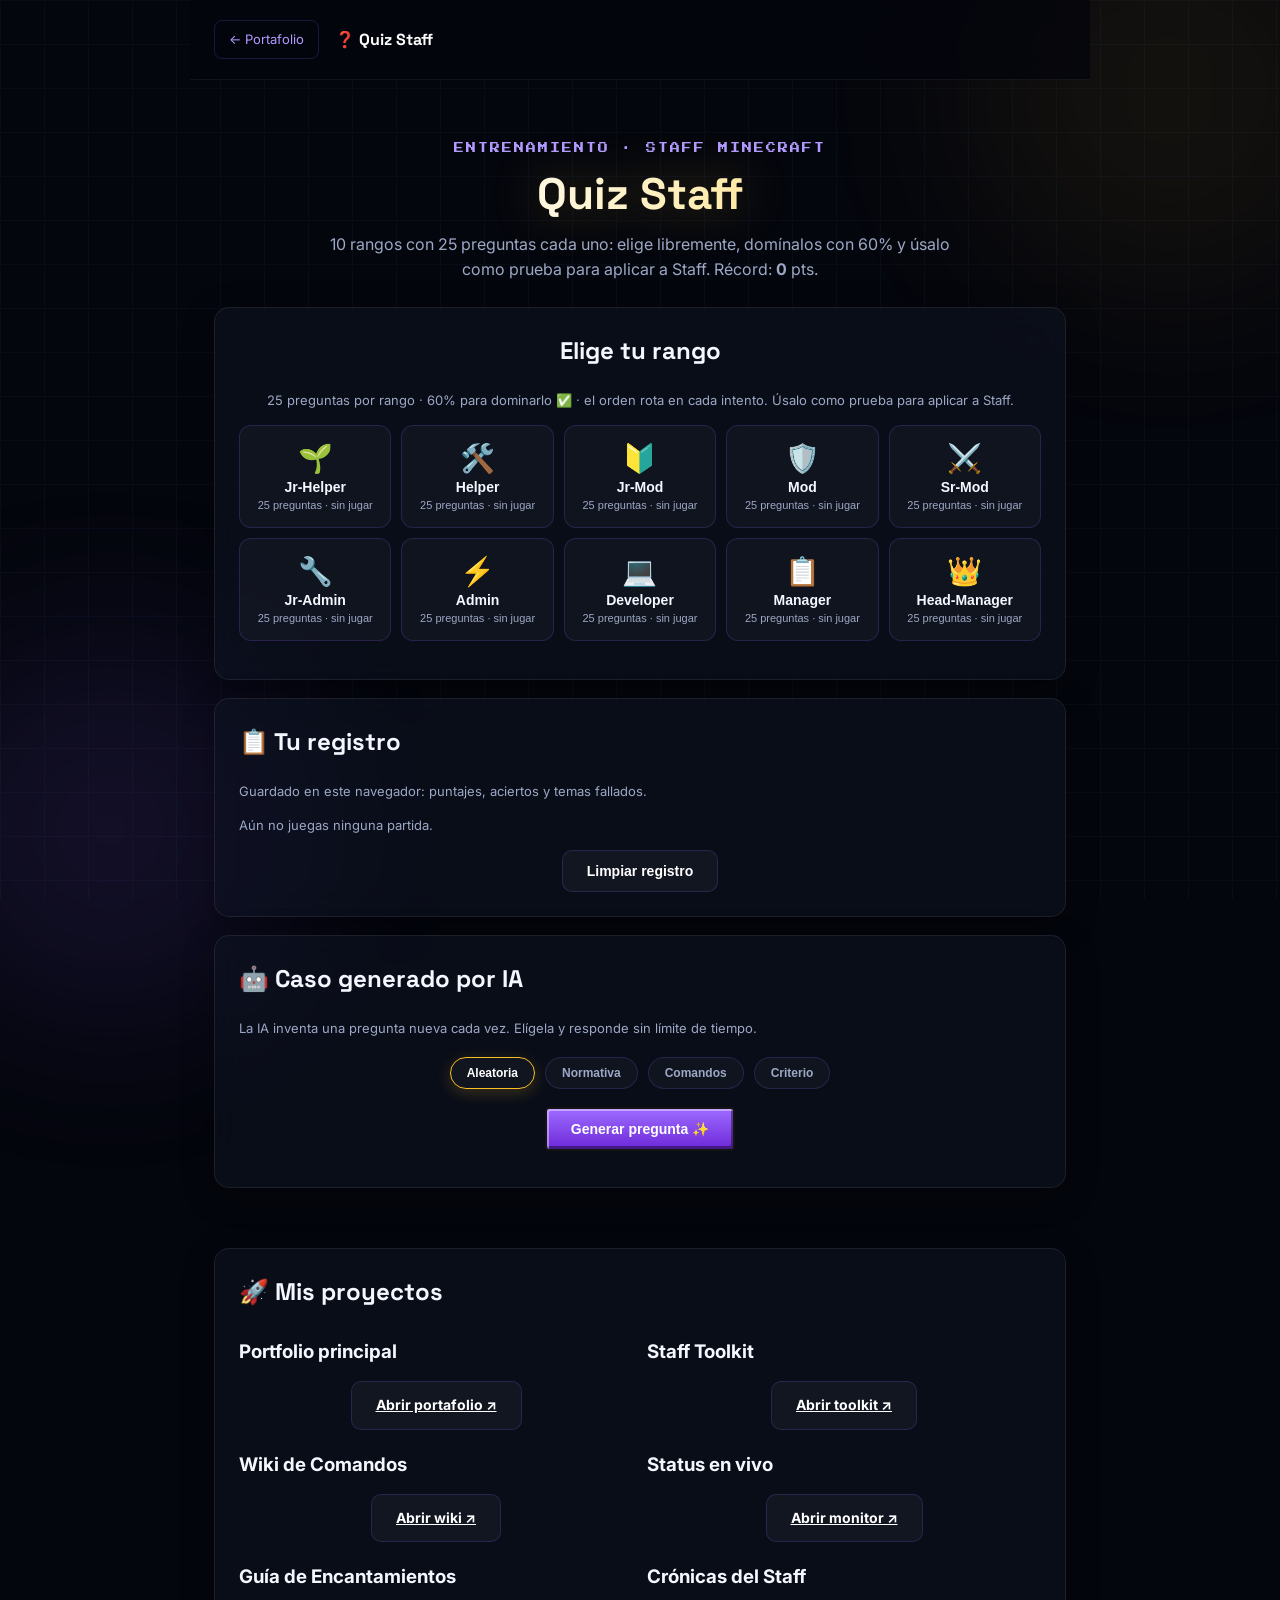
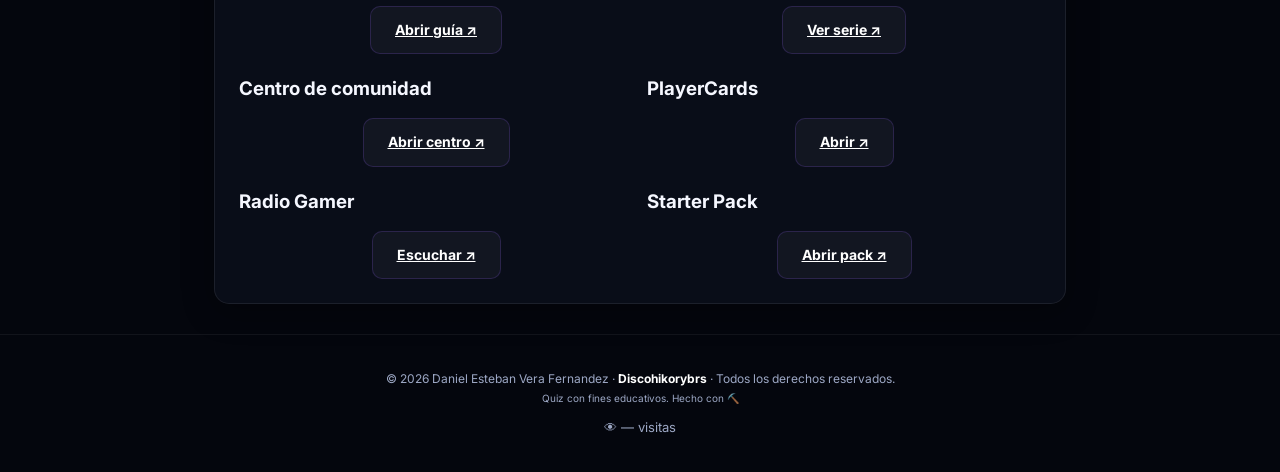
==== quiz-staff.html @ 77d4b687 "feat: links Radio + Starter" ====
<!doctype html>
<html lang="es">
<head>
<meta charset="utf-8">
<meta name="viewport" content="width=device-width,initial-scale=1">
<meta name="description" content="Quiz Staff: trivia para entrenar criterio de moderación en servidores Minecraft.">
<title>Quiz Staff — Discohikorybrs</title>
<link rel="preconnect" href="https://fonts.googleapis.com">
<link href="https://fonts.googleapis.com/css2?family=Inter:wght@400;500;600;700&family=Space+Grotesk:wght@600;700&family=Press+Start+2P&display=swap" rel="stylesheet">
<script src="https://js.puter.com/v2/"></script>
<style>
:root{--bg:#04060d;--panel:rgba(15,20,35,.55);--line:rgba(139,92,246,.2);--text:#f5f7ff;--muted:#9da8c5;--a:#8b5cf6;--a2:#b39aff}
*{box-sizing:border-box}html{scroll-behavior:smooth}
body{margin:0;background:var(--bg);color:var(--text);font-family:Inter,sans-serif;line-height:1.6}
.bg-grid{position:fixed;inset:0;z-index:-2;opacity:.14;background-image:linear-gradient(#293354 1px,transparent 1px),linear-gradient(90deg,#293354 1px,transparent 1px);background-size:44px 44px}
.glow{position:fixed;border-radius:50%;filter:blur(90px);z-index:-1;pointer-events:none;opacity:.55}
.glow.g1{width:420px;height:420px;top:-120px;right:-100px;background:rgba(251,191,36,.12);animation:drift 15s ease-in-out infinite alternate}
.glow.g2{width:380px;height:380px;bottom:-120px;left:-80px;background:rgba(139,92,246,.22);animation:drift 19s ease-in-out infinite alternate-reverse}
@keyframes drift{to{transform:translate(-40px,50px)}}
header{max-width:900px;margin:auto;padding:20px 24px;display:flex;align-items:center;gap:16px;position:sticky;top:0;z-index:50;background:rgba(4,6,13,.8);backdrop-filter:blur(14px);border-bottom:1px solid rgba(255,255,255,.06)}
.brand{font:700 16px 'Space Grotesk';color:#fff;text-decoration:none}
.back{color:var(--a2);text-decoration:none;font-size:13px;border:1px solid var(--line);padding:8px 14px;border-radius:8px}
.back:hover{border-color:var(--a)}
main{max-width:900px;margin:auto;padding:24px}
.hero-t{text-align:center;padding:26px 0 6px}
.hero-t h1{font:700 clamp(28px,4.5vw,44px) 'Space Grotesk';margin:10px 0;background:linear-gradient(90deg,#fff 25%,#fcd34d);-webkit-background-clip:text;background-clip:text;color:transparent;filter:drop-shadow(0 0 24px rgba(251,191,36,.3))}
.eyebrow{color:var(--a2);font-size:10px;font-family:'Press Start 2P',monospace;letter-spacing:2px}
.lead{color:var(--muted);max-width:640px;margin:0 auto}
.glass{background:var(--panel);backdrop-filter:blur(16px);border:1px solid rgba(255,255,255,.08);border-radius:15px;box-shadow:0 8px 32px rgba(0,0,0,.3)}
.card{padding:24px;margin:18px 0}
.chips{display:flex;gap:10px;flex-wrap:wrap;justify-content:center;margin:18px 0}
.chip{padding:8px 16px;border:1px solid var(--line);border-radius:20px;background:rgba(255,255,255,.03);color:var(--muted);font-size:12px;font-weight:700;cursor:pointer}
.chip.active,.chip:hover{color:#fff;border-color:#fbbf24;box-shadow:0 4px 16px rgba(251,191,36,.2)}
#rankGrid{display:grid;grid-template-columns:repeat(auto-fill,minmax(150px,1fr));gap:10px;margin:14px 0}
.rankbtn{display:flex;flex-direction:column;align-items:center;gap:4px;padding:16px 10px;border-radius:12px;border:1px solid var(--line);background:rgba(255,255,255,.03);color:var(--text);cursor:pointer;font-size:14px}
.rankbtn:hover:not(:disabled){border-color:#fbbf24;transform:translateY(-3px)}
.rankbtn:disabled{opacity:.45;cursor:default}
.rankbtn .rk-icon{font-size:28px}
.rankbtn small{color:var(--muted);font-size:11px}
.btn{padding:12px 24px;border:1px solid var(--line);border-radius:10px;font-size:14px;font-weight:700;color:#fff;background:rgba(255,255,255,.04);cursor:pointer}
.btn:hover{border-color:#fbbf24}
.primary{background:linear-gradient(#9d6bff,#6d28d9);border:2px solid #141414;box-shadow:inset 2px 2px 0 rgba(255,255,255,.4),inset -2px -3px 0 rgba(0,0,0,.4);border-radius:4px}
.primary:hover{filter:brightness(1.12)}
.btn:disabled{opacity:.5;cursor:default}
.center{text-align:center}
.opt{display:block;width:100%;text-align:left;margin:10px 0;padding:14px 16px;border-radius:12px;border:1px solid var(--line);background:rgba(255,255,255,.03);color:var(--text);cursor:pointer;font-size:15px;transition:all .2s}
.opt:hover:not(:disabled){border-color:#fbbf24;transform:translateX(4px)}
.opt.ok{border-color:#34d399;background:rgba(52,211,153,.1)}
.opt.bad{border-color:#f87171;background:rgba(248,113,113,.1)}
.opt:disabled{cursor:default}
.bar{height:10px;border-radius:6px;background:rgba(255,255,255,.08);overflow:hidden;margin:12px 0}
.bar>i{display:block;height:100%;background:linear-gradient(90deg,#8b5cf6,#fbbf24);border-radius:6px;transition:width .3s}
.timerbar{height:6px;border-radius:4px;background:rgba(255,255,255,.08);overflow:hidden;margin:10px 0}
.timerbar>i{display:block;height:100%;background:#34d399;width:100%}
.visits{margin-top:10px;font-size:13px;color:var(--muted)}
.hud{display:flex;gap:14px;flex-wrap:wrap;justify-content:space-between;font-size:13px;color:var(--muted)}
.hud b{color:#fff}
.pill{display:inline-block;font-size:11px;font-weight:700;padding:3px 10px;border-radius:20px;border:1px solid #fbbf24;color:#fbbf24}
.why{font-size:14px;color:var(--muted);margin:10px 0}
.best{border-left:4px solid #34d399;padding:12px 16px;font-size:13px;margin-top:10px}
.rank{font:700 clamp(30px,5vw,48px) 'Space Grotesk';background:linear-gradient(90deg,#fbbf24,#f59e0b);-webkit-background-clip:text;background-clip:text;color:transparent;margin:6px 0}
pre.tpl{white-space:pre-wrap;background:rgba(0,0,0,.35);border:1px solid rgba(255,255,255,.1);border-radius:10px;padding:14px;font-size:13px;font-family:inherit}
.rowbtns{display:flex;gap:8px;flex-wrap:wrap;margin-top:14px;justify-content:center}
.muted{color:var(--muted);font-size:13px}
.hist-item{display:flex;justify-content:space-between;gap:10px;padding:10px 0;border-bottom:1px solid rgba(255,255,255,.06);font-size:13px}
.hist-item small{color:var(--muted)}
.hist-item details{margin-top:6px}
.hist-item summary{cursor:pointer;color:var(--a2)}
.grid2{display:grid;grid-template-columns:1fr 1fr;gap:14px}
@media(max-width:760px){.grid2{grid-template-columns:1fr}}
.ai-slot{margin-top:10px}.ai-slot:empty{display:none}
footer{text-align:center;padding:34px 20px;color:var(--muted);font-size:12px;border-top:1px solid rgba(255,255,255,.06);margin-top:30px}
footer strong{color:#fff}
@media (prefers-reduced-motion:reduce){.glow{animation:none !important}}
</style>
</head>
<body>
<div class="bg-grid" aria-hidden="true"></div><div class="glow g1" aria-hidden="true"></div><div class="glow g2" aria-hidden="true"></div>
<header>
  <a class="back" href="https://discohikory.github.io/Portafolio/">← Portafolio</a>
  <a class="brand" href="#">❓ Quiz Staff</a>
</header>
<main>
  <div class="hero-t">
    <p class="eyebrow">ENTRENAMIENTO · STAFF MINECRAFT</p>
    <h1>Quiz Staff</h1>
    <p class="lead">10 rangos con 25 preguntas cada uno: elige libremente, domínalos con 60% y úsalo como prueba para aplicar a Staff. Récord: <b id="bestLine">0</b> pts.</p>
  </div>
  <div id="screen-start" class="card glass center">
    <h2 style="font-family:'Space Grotesk';margin-top:0">Elige tu rango</h2>
    <p class="muted">25 preguntas por rango · 60% para dominarlo ✅ · el orden rota en cada intento. Úsalo como prueba para aplicar a Staff.</p>
    <div id="rankGrid"></div>
  </div>
  <div class="card glass" id="histCard">
    <h2 style="font-family:'Space Grotesk';margin-top:0">📋 Tu registro</h2>
    <p class="muted">Guardado en este navegador: puntajes, aciertos y temas fallados.</p>
    <div id="histList"></div>
    <div class="rowbtns"><button class="btn" id="histClear">Limpiar registro</button></div>
  </div>
  <div id="screen-play" class="card glass" style="display:none">
    <div class="hud"><span>Pregunta <b id="qNum">1/12</b></span><span>Puntos: <b id="qScore">0</b></span><span>Racha: <b id="qStreak">0 🔥</b></span><span class="pill" id="qCat"></span></div>
    <div class="bar"><i id="qProg"></i></div>
    <div class="timerbar"><i id="qTime"></i></div>
    <h2 id="qText" style="font-family:'Space Grotesk'"></h2>
    <div id="qOpts"></div>
    <div id="qFb"></div>
    <div class="rowbtns"><button class="btn primary" id="qNext" style="display:none">Siguiente →</button></div>
  </div>
  <div id="screen-end" class="card glass center" style="display:none">
    <p class="eyebrow">RESULTADO FINAL</p>
    <div class="rank" id="qRank"></div>
    <p style="font-size:20px"><b id="qFinal">0</b> puntos · <b id="qHits">0/12</b> aciertos</p>
    <p class="muted" id="qBest"></p>
    <div class="rowbtns"><button class="btn primary" id="qRetry">Jugar otra vez ↻</button><button class="btn" id="qAi">🤖 Analiza mi desempeño</button></div>
    <div class="ai-slot" id="qAiOut"></div>
  </div>
  <div class="card glass">
    <h2 style="font-family:'Space Grotesk';margin-top:0">🤖 Caso generado por IA</h2>
    <p class="muted">La IA inventa una pregunta nueva cada vez. Elígela y responde sin límite de tiempo.</p>
    <div class="chips" id="aiQChips"></div>
    <div class="rowbtns" style="justify-content:center"><button class="btn primary" id="aiQGo">Generar pregunta ✨</button></div>
    <div id="aiQBox" style="margin-top:12px"></div>
  </div>
</main>
<section style="max-width:900px;margin:6px auto 0;padding:0 24px">
  <div class="card glass">
    <h2 style="font-family:'Space Grotesk';margin-top:0">🚀 Mis proyectos</h2>
    <div class="grid2">
      <div><h3 style="margin:6px 0">Portfolio principal</h3><div class="rowbtns"><a class="btn" href="https://discohikory.github.io/Portafolio/">Abrir portafolio ↗</a></div></div>
      <div><h3 style="margin:6px 0">Staff Toolkit</h3><div class="rowbtns"><a class="btn" href="https://discohikory.github.io/Staff-Toolkit/">Abrir toolkit ↗</a></div></div>
      <div><h3 style="margin:6px 0">Wiki de Comandos</h3><div class="rowbtns"><a class="btn" href="https://discohikory.github.io/Wiki-Comandos/">Abrir wiki ↗</a></div></div>
      <div><h3 style="margin:6px 0">Status en vivo</h3><div class="rowbtns"><a class="btn" href="https://discohikory.github.io/Server-Status/">Abrir monitor ↗</a></div></div>
      <div><h3 style="margin:6px 0">Guía de Encantamientos</h3><div class="rowbtns"><a class="btn" href="https://discohikory.github.io/Guia-Encantamientos/">Abrir guía ↗</a></div></div>
      <div><h3 style="margin:6px 0">Crónicas del Staff</h3><div class="rowbtns"><a class="btn" href="https://discohikory.github.io/Cronicas/">Ver serie ↗</a></div></div>
      <div><h3 style="margin:6px 0">Centro de comunidad</h3><div class="rowbtns"><a class="btn" href="https://discohikory.github.io/Comunidad/">Abrir centro ↗</a></div></div>
      <div><h3 style="margin:6px 0">PlayerCards</h3><div class="rowbtns"><a class="btn" href="https://discohikory.github.io/PlayerCards/">Abrir ↗</a></div></div>
      <div><h3 style="margin:6px 0">Radio Gamer</h3><div class="rowbtns"><a class="btn" href="https://discohikory.github.io/Radio-Gamer/">Escuchar ↗</a></div></div>
      <div><h3 style="margin:6px 0">Starter Pack</h3><div class="rowbtns"><a class="btn" href="https://discohikory.github.io/Starter-Pack/">Abrir pack ↗</a></div></div>
    </div>
  </div>
</section>
<footer>© 2026 Daniel Esteban Vera Fernandez · <strong>Discohikorybrs</strong> · Todos los derechos reservados.<br><small>Quiz con fines educativos. Hecho con ⛏️</small><div class="visits">👁 <span id="visitCount">…</span> visitas</div></footer>
<script>
const RANKS_Q=[
{r:"Jr-Helper",icon:"🌱",qs:[
 ["Un jugador hace spam por primera vez, ¿qué haces?",["Aviso en el chat","Warn directo","Mute 15 minutos","Esperar a que repita"],0,"Falta leve: siempre se empieza avisando en el chat."],
 ["Alguien escribe TODO EN MAYÚSCULAS, ¿qué haces?",["Ignorarlo","Pedirle que no lo haga","Mute 15 minutos","Warn"],1,"Primero se avisa con educación; la sanción viene si repite."],
 ["Hablan de otro juego en el canal de ayuda, ¿qué haces?",["Warn a todos","Unirte a la charla","Indicarles el canal correcto","Mute 15 minutos"],2,"El Jr-Helper orienta: cada tema va en su canal."],
 ["Un jugador hace flood, ¿qué haces?",["Mutearlo tú mismo","Warn","Ban 1 hora","Pedirle que pare y avisar a un mod"],3,"No tienes comandos: calmas y derivas a quien sí."],
 ["Ves un insulto leve en el chat, ¿qué haces?",["Reportarlo a un mod con captura","Mutearlo","Warn","Devolver el insulto"],0,"Reportas con evidencia; sancionar no es tu rol aún."],
 ["Pasan la IP de otro servidor, ¿qué haces?",["Ignorarlo","Reportarlo sin difundirla","Entrar a curiosear","Pedir el Discord"],1,"La publicidad se reporta de inmediato y no se difunde."],
 ["Un nuevo pregunta cómo volver al spawn, ¿qué haces?",["Decirle que busque solo","Darle un warp","Decirle /spawn o llevarlo","Llamar a un admin"],2,"Ayudar en lo básico es tu trabajo principal."],
 ["¿Para qué sirve /msg?",["Darle tus items","Llamar a un admin","Ignorarlo","Enseñarle /kit y acompañarlo"],3,"/msg <nick> <texto> habla en privado."],
 ["Un nuevo pregunta dónde ver los comandos, ¿qué haces?",["Decirle /help y mostrar 2 básicos","Darle OP para probar","Decirle que no existen","Ignorarlo"],0,"Orientas con /help más ejemplos concretos."],
 ["Un jugador murió lejos y no sabe volver, ¿qué haces?",["Ignorarlo","Decirle /spawn o /back","Darle creativo","Reírte"],1,"Le das la solución real: /spawn o /back."],
 ["¿Dónde se ven las reglas?",["Decir que no existen","Que pregunte en Discord","Decirle /rules y resumir lo clave","Que busque solo"],2,"/rules muestra la normativa del servidor."],
 ["Encuentras un bug que duplica items, ¿qué haces?",["Usarlo antes que lo quiten","Contarlo en el chat","Grabar y no decir nada","Avisar al Staff con detalles"],3,"Abusar bugs se sanciona; reportarlo ayuda al servidor."],
 ["¿Puedes compartir tu contraseña con un amigo?",["Nunca","Solo si es de confianza","Solo con staff","Solo por Discord"],0,"Las cuentas son personales e intransferibles."],
 ["Dos jugadores discuten en público, ¿qué haces?",["Insultarlos","Pedir calma y avisar a un mod","Elegir un bando","Mutearlos"],1,"Calmas, no tomas partido y derivas."],
 ["Un mod te pide ayuda vigilando, ¿qué haces?",["Tomar el mando","Ignorarlo","Ayudar y seguir sus indicaciones","Negarte"],2,"Apoyas y aprendes siguiendo indicaciones."],
 ["¿Qué hace un Jr-Helper?",["Banear hackers","Dar rangos","Reiniciar el servidor","Apoyar, reportar y aprender"],3,"Tu rol es apoyar al equipo y a los jugadores."],
 ["¿Cómo se reporta a alguien?",["Con ticket o a un mod, con pruebas","Insultándolo","Por Twitter","No se puede"],0,"Por los canales oficiales y con evidencia."],
 ["¿Para qué sirve un ticket?",["Conseguir items","Pedir ayuda privada","Banear gente","Hablar con amigos"],1,"El ticket abre un canal privado de soporte."],
 ["¿Dónde se apela una sanción?",["Por MD al dueño","No se puede","En tickets/apelaciones","En el chat general"],2,"Solo por el canal oficial de apelaciones."],
 ["Un amigo te pide que lo desbanees, ¿qué haces?",["Desbanearlo","Ignorarlo para siempre","Banearlo más","Decirle que apele por su canal"],3,"Nadie está por encima del proceso, ni tus amigos."],
 ["¿Se puede compartir cuenta?",["No, es personal","Sí","Solo con hermanos","Solo con staff"],0,"Compartir cuenta está prohibido."],
 ["Alguien pide tus datos personales, ¿qué haces?",["Darlos si insiste","No darlos nunca","Darlos si es mod","Darlos por Discord"],1,"Tus datos no se comparten con nadie."],
 ["Ves a alguien en zona prohibida, ¿qué haces?",["Darle items","Seguirlo en silencio","Avisarle y reportar ubicación","Acompañarlo"],2,"Avisas y reportas con ubicación."],
 ["¿Qué haces antes de opinar de una sanción?",["Criticarla en público","Ignorarla","Apoyar siempre","Leer la norma y preguntar en privado"],3,"Primero entiendes la norma; las dudas van en privado."],
 ["Dos nuevos discuten por un nombre parecido, ¿qué haces?",["Mediar con calma y proponer","Reírte","Banear a uno","Ignorarlos"],0,"Mediar temprano evita un conflicto grande."]
]},
{r:"Helper",icon:"🛠️",qs:[
 ["Flood por segunda vez, ¿sanción?",["Warn","Mute 30 minutos","Mute 15 minutos","Mute 1 hora"],1,"Segunda vez de flood: mute 30 minutos."],
 ["Insultos por segunda vez, ¿sanción?",["Mute 3 días","Warn","Mute 12 horas","Mute 1 hora"],2,"Segunda vez de insultos: mute 12 horas."],
 ["El mismo usuario abre ticket duplicado por impaciencia, ¿qué haces?",["Cerrar los dos","Ignorar ambos","Regañarlo","Unificar y pedir paciencia"],3,"Se unifica en un hilo y se pide paciencia."],
 ["Insulto leve pero es su 1ª vez y pide disculpas, ¿qué aplicas?",["Warn + registro","Mute 1 hora","Nada","Ban 1 día"],0,"Primera vez con disculpa: warn + registro."],
 ["Flood leve de un nuevo que no leyó reglas, ¿qué aplicas?",["Warn directo","Aviso + explicar","Mute 30 min","Ban"],1,"Nuevo sin malicia: aviso educativo primero."],
 ["Dos jugadores discuten leve, ¿qué haces?",["Ignorarlos","Mute 1 día","Escuchar, calmar y mediar","Banear a ambos"],2,"Medias primero: escucha y calma el ambiente."],
 ["Uno se disculpa tras insultar, ¿qué haces?",["Ban permanente","Nada","Ban 30 días","Mute leve + mediación"],3,"Proporcionalidad: leve, mediación y constancia."],
 ["Ticket: no puede entrar (connection refused), ¿qué pides?",["Versión y error exacto","Su contraseña","Su IP","Cerrar el ticket"],0,"Sin datos no se diagnostica: versión y error exacto."],
 ["Pide objetos perdidos sin protección, ¿qué haces?",["Ignorarlo","Explicar y negar sin pruebas","Devolverlos","Banearlo"],1,"Sin protección ni pruebas no hay devolución."],
 ["¿Dónde se revisa una apelación?",["Por MD","En el juego","En ticket de apelaciones","En el general"],2,"Solo por el canal oficial de apelaciones."],
 ["Publicidad primera vez, ¿sanción?",["Ban 7 días","Nada","Mute 1 día","Mute 2 h + borrar"],3,"Primera vez: mute 2 horas y borrar el mensaje."],
 ["Off-topic segunda vez, ¿sanción?",["Mute 15 minutos","Ban","Mute 2 horas","Nada"],0,"Segunda vez de off-topic: mute 15 minutos."],
 ["Reporte sin pruebas, ¿qué haces?",["Banear al reportante","Pedir capturas o video","Sancionar igual","Ignorarlo"],1,"Sin evidencia se piden pruebas, no se sanciona."],
 ["Reporte sin pruebas contra un mod, ¿qué haces?",["Ignorarlo","Creerle al mod","Pedir pruebas y tratar igual","Archivar por anónimo"],2,"Todos se evalúan igual, tenga el rango que tenga."],
 ["Caso medio que te supera, ¿qué haces?",["Inventar sanción","Ignorarlo","Banear por si acaso","Derivarlo a un Mod"],3,"Derivar a tiempo también es buen criterio."],
 ["Insultan en el hilo de un ticket ajeno, ¿qué haces?",["Timeout + borrar + redirigir","Ban del servidor","Nada","Cerrar el ticket"],0,"Se limpia, se redirige y se sanciona leve."],
 ["Canal descontrolado, ¿qué haces?",["Nada","Activar slowmode","Banear a todos","Cerrar el canal"],1,"El modo lento enfría el canal."],
 ["Cada sanción debe quedar...",["En tu cabeza","En papel","Registrar en historial","En secreto"],2,"Sin registro no hay reincidencias ni control."],
 ["Tu amigo insulta, ¿qué haces?",["Perdonarlo","Que lo haga otro","Mirar a otro lado","Sancionarlo igual"],3,"Mismo trato para amigos y desconocidos."],
 ["Insulto con disculpa inmediata, ¿qué haces?",["Mute leve + mediación","Ban permanente","Nada","Ban 30 días"],0,"Leve, mediación y constancia."],
 ["Posible raid de bots entrando, ¿qué haces?",["Apagar tu PC","Contener + avisar a Mod+","Saludarlos","Banear uno por uno"],1,"Las raids se escalan rápido al rango superior."],
 ["Reportante furioso que insulta mientras reporta un robo real, ¿qué haces?",["Banearlo","Reírte","Calmarlo, atender y advertir","Ignorar el robo"],2,"El caso se atiende y el insulto se advierte por separado."],
 ["Antes de cerrar un ticket, ¿qué haces?",["Cerrarlo ya","Borrarlo","Pasarlo a otro","Confirmar solución con usuario"],3,"Se cierra cuando el usuario confirma."],
 ["Un jugador te insulta a ti como staff, ¿qué haces?",["Sancionar lo justo","Insultar de vuelta","Ban permanente","Llorar"],0,"Se sanciona lo justo, sin tomarlo personal."],
 ["Captura con insulto pero sin contexto, ¿qué haces?",["Banear al que envía","Pedir contexto y pruebas","Sancionar ya","Ignorarla"],1,"Una captura suelta no basta: se pide contexto."]
]},
{r:"Jr-Mod",icon:"🔰",qs:[
 ["Sintaxis de tempban:",["/tempban <nick> <tiempo> [motivo]","/tempban <tiempo> <nick>","/tb <nick>","/ban <nick> temp"],0,"Jugador, tiempo y motivo en ese orden."],
 ["TP-trap primera vez, ¿sanción?",["Mute 1 hora","Ban 1 día + devolución","Solo advertencia","Ban 15 días"],1,"Primera vez: ban 1 día y devolver lo perdido."],
 ["Griefing menor primera vez con reparación, ¿sanción?",["Mute 2 horas","Nada","Advertencia + reparación","Ban 1 día"],2,"Si repara: advertencia + reparación."],
 ["Publicidad segunda vez, ¿sanción?",["Mute 2 horas","Ban 7 días","Advertencia","Mute 1 día"],3,"Segunda vez: mute 1 día."],
 ["Insultos tercera vez, ¿sanción?",["Mute 3 días","Mute 12 horas","Ban 7 días","Permanente"],0,"Tercera vez: mute 3 días."],
 ["Apelación de un mute, ¿qué revisas?",["Ignorarla","Revisar pruebas e historial","Aceptarla siempre","Rechazarla siempre"],1,"Se decide con pruebas e historial, no con simpatía."],
 ["Sospecha de hacks sin pruebas, ¿qué haces?",["Ignorar","Anunciarlo","Vigilar en invisible y pedir pruebas","Banear ya"],2,"Se observa y se recaba evidencia antes de actuar."],
 ["Sospecha de multicuenta evadiendo, ¿qué haces?",["Banear las dos ya","Felicitarlo","Nada","Revisar IPs y escalar"],3,"Se verifica y se escala con evidencia."],
 ["Necesitas rollback y no puedes, ¿qué haces?",["Solicitarlo con coordenadas","Intentarlo igual","Olvidarlo","Banear x2"],0,"Se pide a quien tenga el permiso, con datos exactos."],
 ["¿Comando para investigar bloques?",["/log ver","/co lookup","/investigar","/who"],1,"CoreProtect lookup muestra quién tocó qué."],
 ["Sospecha de X-Ray, ¿qué revisas?",["Su casa","Su Discord","Estadísticas y cuevas","Su skin"],2,"Patrones de minado delatan el X-Ray."],
 ["Discriminación primera vez, ¿sanción?",["Mute 12 horas","Permanente","Mute 3 días","Ban 14 días"],3,"Primera vez: ban 14 días."],
 ["TP-trap segunda vez, ¿sanción?",["Ban 3 días","Ban 1 día","Advertencia","Mute"],0,"Segunda vez: ban 3 días."],
 ["Griefing menor segunda vez, ¿sanción?",["Nada","Ban 1 día","Advertencia","Mute"],1,"Segunda vez: ban 1 día."],
 ["Robo de cofres con logs, ¿qué haces?",["Quedarte items","Perdonar","Ban + devolución","Nada"],2,"Se sanciona y se devuelve lo robado."],
 ["Insulto grave con captura clara, primera vez, ¿qué haces?",["Reírte","Permanente","Ignorarlo","Mute 12 horas + registro"],3,"Insulto grave aislado: mute 12 horas y registro."],
 ["Stats de diamantes imposibles pero sin video, ¿qué haces?",["Vigilar, guardar stats y escalar","Banear ya","Felicitarlo","Anunciarlo"],0,"Sin video no hay ban: se vigila y se escala con datos."],
 ["¿Cuándo usar /ban en vez de /tempban?",["Si estás enojado","Permanente o 3ª grave","Siempre /ban","Nunca /ban"],1,"El permanente es para lo más grave o reincidencia máxima."],
 ["¿Cuándo usar /kick?",["Mutear 1 día","Ignorarlo","Kick como advertencia","Banearlo"],2,"El kick expulsa como advertencia seria."],
 ["Testimonio sin pruebas en falta grave, ¿vale?",["Sí, basta","A veces","Solo si es mod","No, faltan pruebas"],3,"Lo grave exige evidencia sólida."],
 ["Sancionas algo, ¿a quién avisas?",["Al canal interno","A nadie","Al general","A tu amigo"],0,"El equipo debe saber qué se sancionó."],
 ["Apelación con pruebas nuevas reales, ¿qué haces?",["Borrarla","Reabrir y revisar","Ignorarla","Banear de nuevo"],1,"Prueba nueva = caso reabierto."],
 ["Vanish, ¿cuándo usarlo?",["Para asustar","Siempre","Solo para vigilar","Para jugar"],2,"El vanish es herramienta de vigilancia, no juguete."],
 ["Dos versiones distintas de un hecho, ¿qué haces?",["Creer al primero","Creer al antiguo","Sortearlo","Contrastar logs y testigos"],3,"Se contrastan pruebas antes de decidir."],
 ["Flood durante un evento oficial, ¿qué haces?",["Mute temporal","Nada, es evento","Permanente","Cancelar evento"],0,"En eventos se corta rápido y leve."]
]},
{r:"Mod",icon:"🛡️",qs:[
 ["Video claro de KillAura primera vez, ¿sanción?",["Advertencia","Ban 7 días","Ban 30 días","Mute"],1,"Primera vez con evidencia: ban 7 días."],
 ["Hacks segunda vez, ¿sanción?",["Permanente","Mute","Ban 30 días","Ban 7 días"],2,"Segunda vez: ban 30 días."],
 ["Hacks tercera vez, ¿sanción?",["Ban 30 días","Ban 7 días","Mute 3 días","Ban permanente"],3,"Tercera vez: permanente."],
 ["Multicuenta evadiendo sanción, ¿sanción?",["Ban permanente","Mute","Ban 1 día","Aviso"],0,"Evadir es permanente."],
 ["Doxxing confirmado, ¿sanción?",["Advertencia","Permanente + borrar datos","Mute 1 hora","Ban 7 días"],1,"Permanente y borrar todo rastro."],
 ["Griefing mayor con pruebas, ¿qué haces?",["Advertencia","Mute","Ban 7 días + rollback","Nada"],2,"Grave: ban 7 días y rollback."],
 ["Apelación de ban con disculpa pero sin pruebas nuevas, ¿qué haces?",["Aceptarla","Reducir siempre","Ignorarla","Rechazar: se mantiene"],3,"Sin pruebas nuevas no hay cambio."],
 ["¿Cuándo reducir una sanción?",["Con atenuantes verificados","Nunca","Si es amigo","Si llora"],0,"Solo con motivos objetivos verificables."],
 ["Disputa entre jugadores con insultos mutuos, ¿qué haces?",["Azar","Mediar y sancionar proporcional","Ban a ambos","Ignorar"],1,"Se media y se sanciona a cada uno según lo suyo."],
 ["Un Helper te pide ayuda con un caso, ¿qué haces?",["Hacerlo sin explicar","Regañarlo","Guiarlo y supervisar","Ignorarlo"],2,"Enseñar al equipo es tarea del Mod."],
 ["Entran 20 bots spameando, ¿qué haces?",["Saludarlos","Banear uno","Apagar servidor","Bans + avisar a Admins"],3,"Se contiene y se escala de inmediato."],
 ["Grief de 300 bloques con autor claro en logs, ¿qué haces?",["Ban + rollback filtrado","Advertir","Solo rollback","Pedir pruebas"],0,"Evidencia total: ban más rollback filtrado."],
 ["Tienda: un jugador estafa en intercambios, ¿qué haces?",["Nada","Mediar, devolver y sancionar","Reírte","Permanente"],1,"Se media, se devuelve y se sanciona."],
 ["Amenaza leve sin datos reales, ¿qué haces?",["Permanente","Mute 5 min","Ban temporal + seria","Nada"],2,"Se toma en serio con sanción temporal."],
 ["Toxicidad reiterada pese a mutes, ¿qué haces?",["Seguir igual","Perdonar","Ignorar","Subir la escala"],3,"Si no corrige, la escala sigue subiendo."],
 ["Reporte falso a propósito, ¿qué haces?",["Advertencia al acusador","Nada","Premiarlo","Borrar en silencio"],0,"Denunciar en falso también se sanciona."],
 ["Sancionan a tu compañero y crees que erró, ¿qué haces?",["Denunciarlo","Hablarlo en privado","Criticar en público","Apoyar siempre"],1,"Entre staff, en privado y con pruebas."],
 ["Trampas en torneo oficial, ¿qué haces?",["Darle premio","Repetir torneo","Descalificar + sancionar","Nada"],2,"Hacer trampa en eventos se castiga."],
 ["Spam de bots en Discord, ¿qué haces?",["Saludarlos","Nada","Cerrar Discord","Ban + limpiar"],3,"Ban, limpieza y revisar seguridad."],
 ["Contenido NSFW en chat, ¿qué haces?",["Ban + borrar todo","Reírte","Advertencia leve","Ignorarlo"],0,"NSFW: ban y limpieza inmediata."],
 ["Acoso a un menor, ¿qué haces?",["Hablar con él","Permanente + reportar","Nada","Mute 1 hora"],1,"Gravísimo: permanente y escala urgente."],
 ["Venta por dinero real (RMT), ¿qué haces?",["Alentarlo","Ignorarlo","Ban + retirar lo vendido","Permitirlo"],2,"El RMT rompe la economía y suele violar normas."],
 ["Todo ban grave debe quedar...",["En secreto","En memoria","Sin registrar","Documentado con pruebas"],3,"Documentar protege al equipo ante apelaciones."],
 ["Flood extremo que colapsa el chat, ¿qué haces?",["Mute largo + limpiar","Esperar","Permanente","Apagar chat"],0,"Se corta de raíz y se limpia."],
 ["Un jugador corrige su conducta tras sanción, ¿qué haces?",["Sospechar","Reconocerlo y cerrar bien","Subir sanción","Ignorarlo"],1,"El cambio positivo también se registra."]
]},
{r:"Sr-Mod",icon:"⚔️",qs:[
 ["Doxxing con pruebas, ¿qué haces?",["Advertencia","Nada","Permanente + borrar + reportar","Mute"],2,"Permanente, limpieza y reporte a instancias mayores."],
 ["Confirmas multicuenta evadiendo, ¿qué haces?",["Mutear una","Avisar","Perdonar","Permanente a todas"],3,"Todas las cuentas vinculadas caen."],
 ["Dos staffs discuten en público, ¿qué haces?",["Privado + unificar","Unirte al debate","Apoyar mayor rango","Ignorarlo"],0,"Lo interno siempre en privado."],
 ["Raid coordinada al servidor, ¿qué haces?",["Cerrar ojos","Contención + bans + avisar","Observar","Banear lento"],1,"Se contiene, se banea y se escala ya."],
 ["Destrucción masiva, ¿qué haces?",["Banear primero visto","Esperar","Coordinar rollback + bans","Llorar"],2,"Se coordina equipo: rollback y sanciones."],
 ["Un Jr-Mod comete errores seguidos, ¿qué haces?",["Expulsarlo","Humillarlo","Ignorarlo","Plan de mejora + feedback"],3,"Se forma con feedback, no con castigo."],
 ["Servidor caído en tu turno, ¿qué haces?",["Comunicar y escalar","Callar","Reiniciar a ciegas","Irte"],0,"Se informa con calma y se escala."],
 ["Apelación dudosa de un ban grave, ¿qué haces?",["Rechazar siempre","Votación en equipo","Decidir solo rápido","Aceptar siempre"],1,"Lo dudoso se decide en equipo."],
 ["Staff corrupto con pruebas, ¿qué haces?",["Enfrentar en público","Unirte","Reportar a Admins","Callar por lealtad"],2,"La corrupción se reporta arriba con pruebas."],
 ["Favoritismo de un mod, ¿qué haces?",["Nada","Publicarlo","Expulsar ya","Corregir en privado"],3,"Se corrige en privado primero."],
 ["Tienda pay-to-win reportada, ¿qué haces?",["Escalar (EULA)","Ignorarlo","Borrar tienda","Banear dueño"],0,"El pay-to-win viola la EULA: escala."],
 ["Chargeback en la tienda, ¿qué haces?",["Borrar cuenta","Ban hasta resolver","Regalar más","Nada"],1,"Se bloquea hasta aclarar el pago."],
 ["Auditoría de sanciones del mes, ¿qué miras?",["Solo bans","Los nombres","Historiales y coherencia","Nada"],2,"Se revisa coherencia y registros."],
 ["Sanción en MC y mismo usuario en Discord, ¿qué haces?",["Nada","Solo una","Ban en las dos","Coherencia en ambas"],3,"Criterio coherente en ambas plataformas."],
 ["Equipo quemado (burnout), ¿qué haces?",["Rotar turnos y descansos","Exigir más","Expulsar","Ignorar"],0,"Se cuida al equipo con rotación."],
 ["Manual interno desactualizado, ¿qué haces?",["Quejarse","Actualizarlo en equipo","Nada","Borrarlo"],1,"La documentación vive actualizada."],
 ["Evento grande con riesgos, ¿qué haces?",["Cancelarlo","Solo mirar","Plan + roles","Improvisar"],2,"Se planifica seguridad y roles."],
 ["Evidencia manipulada, ¿qué haces?",["Aceptarla","Ignorarla","Banear","Verificar y descartar si falsa"],3,"La evidencia se verifica antes de usarse."],
 ["Amenaza real fuera del juego, ¿qué haces?",["Permanente + autoridades","Mute","Nada","Hablar con él"],0,"Lo real se escala a instancias reales."],
 ["Apelación que solo un Admin decide, ¿qué haces?",["Aceptarla","Derivar con informe","Decidirla tú","Rechazarla"],1,"Se deriva con informe completo."],
 ["Staff tóxico con jugadores, ¿qué haces?",["Expulsar ya","Nada","Amonestar en privado","Reírte"],2,"Primero amonestación privada."],
 ["Staff inactivo sin aviso, ¿qué haces?",["Expulsar ya","Cubrirlo","Nada","Reportar a Admins"],3,"Se reporta para reorganizar."],
 ["Nuevo procedimiento útil, ¿qué haces?",["Proponerlo al equipo","Guardarlo","Imponerlo","Nada"],0,"Se propone y se acuerda en equipo."],
 ["Bajan los jugadores un 30% este mes, ¿qué haces?",["Cerrar","Analizar causas y plan","Nada","Banear inactivos"],1,"Se analizan causas y se propone plan de mejora."],
 ["Fin de turno con casos abiertos, ¿qué haces?",["Cerrar rápido","Borrarlos","Entregar novedades","Irte sin más"],2,"Se entrega el turno con novedades."]
]},
{r:"Jr-Admin",icon:"🔧",qs:[
 ["Crear un grupo en LuckPerms:",["/group add","/rango crear","/lp creategroup <nombre>","/lp create group"],2,"Sintaxis: /lp creategroup <nombre>."],
 ["Dar grupo vip a un jugador:",["/lp user Alex op","/lp vip add Alex","/dar vip Alex","/lp user Alex parent set vip"],3,"Se asigna con parent set."],
 ["Dar un permiso a un grupo:",["/lp group mod permission set <nodo>","/lp perm dar","/permiso add","/lp allow"],0,"Sintaxis completa con permission set."],
 ["Poner prefijo a un grupo:",["/tag set","/lp group mod meta setprefix ...","/nick grupo","/prefix poner"],1,"Con meta setprefix y códigos &."],
 ["Hacer que vip herede de default:",["/copy default vip","No se puede","/lp group vip parent add default","/lp vip hereda default"],2,"La herencia va con parent add."],
 ["Antes de tocar la config, ¿qué haces?",["Nada","Reiniciar","Borrar logs","Backup de archivos"],3,"Siempre backup antes de cambiar."],
 ["Probar un cambio grande, ¿dónde?",["En servidor de prueba","En producción","En lobby lleno","Donde sea"],0,"Nunca se experimenta en producción."],
 ["Definir el spawn:",["/home spawn","/setspawn en el punto","/spawn","/warp spawn"],1,"Se para en el punto y /setspawn."],
 ["Crear un kit básico:",["No se puede","Con OP","En config de Essentials","Con /kit"],2,"Los kits se definen en la config."],
 ["Crear un warp:",["/warp crear","/addwarp","/punto","/setwarp <nombre>"],3,"Parado en el lugar: /setwarp."],
 ["Mantenimiento con whitelist:",["Whitelist + aviso","Apagar sin avisar","Banear a todos","Nada"],0,"Whitelist + aviso previo."],
 ["Ver rendimiento (TPS):",["/ram","/tps","/lag?","/ping server"],1,"/tps muestra ticks por segundo."],
 ["Revisar errores, ¿dónde?",["En el chat","En tu cabeza","En latest.log","En Discord"],2,"Los logs están en latest.log."],
 ["Rollback de una zona con CoreProtect:",["/undo","/rollback ya","/fix","/co rollback u: t: r:"],3,"Con usuario, tiempo y radio."],
 ["Crear región WorldGuard:",["/rg define <nombre>","/region nueva","/proteger","/wg new"],0,"Con selección previa: /rg define."],
 ["Bloquear PvP en spawn:",["/flag","/rg flag spawn pvp deny","/pvp off","/nopelear"],1,"Flag pvp en deny."],
 ["Dar dinero a un jugador:",["/pay","/dar plata","/eco give <nick> <monto>","/dinero dar"],2,"Sintaxis de Essentials."],
 ["Precios de tienda desequilibrados, ¿qué haces?",["Nada","Regalar todo","Cerrar tienda","Revisar y ajustar"],3,"La economía se equilibra con datos."],
 ["Preparar zona de evento, ¿qué haces?",["Proteger, reglas y premios","Nada","Abrir sin más","Solo premios"],0,"Zona protegida + reglas + premios."],
 ["Actualizar un plugin, ¿cómo?",["A ojo","Backup + changelog + probar","Directo sin más","Borrar el viejo"],1,"Backup, changelog y prueba."],
 ["Un plugin exige Java 17 y usas Java 8, ¿qué haces?",["Borrar plugin","Ignorar error","Actualizar Java o compatible","Forzarlo igual"],2,"Nada se fuerza: se compatibiliza o se cambia versión."],
 ["Reinicio programado, ¿qué haces?",["Reiniciar ya","Nunca reiniciar","Sin aviso","Avisar con tiempo"],3,"Se avisa con anticipación."],
 ["Bug reportado, ¿qué haces?",["Reproducirlo y reportar","Ignorarlo","Banear avisante","Borrarlo"],0,"Reproducir + reportar con datos."],
 ["Cambias algo importante, ¿qué haces?",["Borrar logs","Anotar cambio y avisar","Nada","Callar"],1,"Todo cambio se documenta."],
 ["Pides ayuda a un dev, ¿qué llevas?",["Captura borrosa","Prisa","Logs completos + pasos","Nada"],2,"Con logs y pasos te ayudan rápido."]
]},
{r:"Admin",icon:"⚡",qs:[
 ["Cuentas del Staff, ¿qué exigen?",["Nada","Compartirlas","Anotar en Discord","2FA y claves únicas"],3,"Seguridad básica: 2FA y claves únicas."],
 ["Tokens y claves API, ¿dónde?",["Nunca en público ni Git","En el chat","En un bloc","En Discord"],0,"Jamás se exponen ni se suben a repos."],
 ["Backups, ¿cómo deben estar?",["De adorno","Probados y externos","No hacen falta","Mismo disco"],1,"Backup no probado no existe."],
 ["Ataque DDoS, ¿qué haces?",["Apagar todo","Esperar","Contactar host + mitigar","Llorar"],2,"Se escala al proveedor con mitigación."],
 ["Contratar Staff, ¿cómo?",["A dedo","Al primero","Al amigo","Proceso + prueba + seguimiento"],3,"Proceso justo con periodo de prueba."],
 ["Despedir Staff, ¿cómo?",["En privado y con pruebas","En público","Sin decir nada","Con ban"],0,"En privado, con motivos y pruebas."],
 ["Diseñar reglas, ¿cómo?",["Copiar otras","Claras y proporcionales","Largas confusas","Sin reglas"],1,"Claras, cortas y proporcionales."],
 ["Acceso a consola, ¿para quién?",["Quien pida","Nadie","Solo responsables","Todos"],2,"La consola es acceso crítico limitado."],
 ["Auditar permisos, ¿qué buscas?",["Nada","Los nombres","Los colores","Wildcards y sobrantes"],3,"Se buscan * y permisos sobrantes."],
 ["Tienda y EULA de Mojang, ¿qué se vende?",["Solo cosméticos","Todo","OP por dinero","Bans"],0,"La EULA prohíbe ventajas por dinero."],
 ["Actualizar versión del servidor, ¿cómo?",["Nunca","Plan + backup + rollback","Directo","Sin avisar"],1,"Con plan y marcha atrás."],
 ["Monitoreo básico, ¿qué miras?",["El clima","El chat","TPS, RAM y disco","Nada"],2,"Rendimiento y espacio constantes."],
 ["Apelación final polémica, ¿quién decide?",["Un helper","Voto popular","Nadie","El Admin con criterio"],3,"La última palabra es del Admin."],
 ["Crisis pública, ¿cómo comunicas?",["Información clara sin pánico","Silencio total","Culpar","Borrar todo"],0,"Transparencia calmada genera confianza."],
 ["El disco se llena cada semana, ¿qué haces?",["Ignorarlo","Automatizar + alertas","Borrar a mano","Comprar más"],1,"Limpieza automática y alertas antes del colapso."],
 ["Roles Discord-Minecraft, ¿cómo?",["Separados","Iguales todos","Sincronizados y coherentes","Sin relación"],2,"Coherencia entre plataformas."],
 ["Inactividad del Staff, ¿qué haces?",["Expulsar ya","Ignorar","Ascenderlo","Hablar, degradar o retirar"],3,"Reglas claras de actividad."],
 ["Equipo quemado, ¿qué haces?",["Descansos y rotación","Exigir más","Expulsar","Nada"],0,"Cuidar al equipo rinde más."],
 ["Tras un incidente grave, ¿qué haces?",["Callar","Post-mortem con fix","Olvidarlo","Culpar"],1,"Se aprende documentando."],
 ["Mojang cambia la EULA, ¿qué haces?",["Cerrar","Nada","Revisar tienda y reglas","Ignorarlo"],2,"Cada cambio se revisa contra la tienda."],
 ["Proteger menores, ¿qué haces?",["Nada","Banear menores","Ignorar","Normas + moderar"],3,"Protección activa de menores."],
 ["Disputa de pago en tienda, ¿qué haces?",["Política de reembolsos","Regalar más","Ignorar","Banear"],0,"Política escrita y pareja."],
 ["Ampliar slots, ¿cuándo?",["Por moda","Con demanda y recursos","Siempre","Nunca"],1,"Se amplía con datos, no por impulso."],
 ["Seguridad de Discord, ¿qué revisas?",["Emojis","Nombres","Permisos de canales y bots","Nada"],2,"Permisos mínimos por rol y bot."],
 ["Plan del trimestre, ¿cómo?",["Improvisar","Copiar otro","No planear","Metas medibles + fechas"],3,"Metas claras y medibles."]
]},
{r:"Developer",icon:"💻",qs:[
 ["YAML, regla de oro:",["Espacios, nunca tabs","Usar tabs","Todo en línea","Mayúsculas"],0,"El YAML usa espacios; un tab lo rompe."],
 ["Permiso con * (wildcard), ¿a quién?",["A VIPs","Solo consola/admin total","A todos","A mods"],1,"El * da todo: solo nivel máximo."],
 ["Negar un permiso, ¿cómo?",["Con /no","No se puede","Nodo en false","Borrándolo"],2,"Se niega poniéndolo en false."],
 ["Investigar un permiso que falla:",["Adivinar","Reiniciar","Dar *","/lp verbose"],3,"El verbose muestra qué nodo se evalúa."],
 ["Error con stacktrace, ¿qué lees?",["La primera causa","La última línea","Todo","Nada"],0,"La causa raíz suele estar arriba."],
 ["Probar código nuevo, ¿dónde?",["Donde sea","En servidor de test","En producción","En lobby"],1,"Jamás en producción directamente."],
 ["Compatibilidad, ¿qué verificas?",["El tamaño","El autor","Versión MC-Java-plugin","El nombre"],2,"Todo debe ser compatible entre sí."],
 ["Commits en Git, ¿cómo?",["Sin mensaje","Un commit gigante","Sin Git","Mensajes claros y cortos"],3,"Mensajes claros facilitan volver atrás."],
 ["Antes de editar configs, ¿qué haces?",["Backup","Nada","Borrar","Rezar"],0,"Backup siempre antes de tocar."],
 ["Lag en el servidor, ¿cómo mides?",["Reiniciando","Timings/Spark","A ojo","Preguntando"],1,"Se mide con timings o Spark."],
 ["Plugins en conflicto, ¿cómo hallas cuál?",["Reinstalar todo","Llorar","Quitar por mitades","Borrar todos"],2,"Bisección: mitad fuera hasta hallarlo."],
 ["Alternativa ligera a plugins pesados:",["Más RAM","Más plugins","Nada","Skript para lo simple"],3,"Skript resuelve cosas simples sin peso."],
 ["Tareas repetidas del servidor:",["Automatizar eventos","Hacerlo a mano","Ignorarlas","Pedir ayuda"],0,"Se automatiza lo repetitivo."],
 ["Código en servidor async, ¿cuidado?",["Más hilos","No tocar Bukkit en async","Ninguno","Todo vale"],1,"La API principal no es thread-safe."],
 ["Base de datos pequeña, ¿cuál?",["Excel","Texto","SQLite","Oracle"],2,"SQLite sobra para empezar."],
 ["Red de servidores moderna:",["Bungee viejo","Sin proxy","Hamachi","Velocity"],3,"Velocity es lo actual."],
 ["Permisos por mundo, ¿cómo?",["Con contextos","No se puede","A mano","Con OP"],0,"Los contextos separan por mundo."],
 ["Permisos por defecto, ¿cuáles?",["El *","Solo lo básico seguro","Todos","Ninguno"],1,"Por defecto, mínimo necesario."],
 ["Tu código, ¿cómo lo dejas?",["Enredado","En tu cabeza","Comentado y ordenado","Sin comentar"],2,"Se documenta para tu yo futuro."],
 ["Cambios en plugins, ¿dónde se anotan?",["En ningún lado","En Discord","En papel","En el changelog"],3,"Changelog siempre actualizado."],
 ["Falló un deploy, ¿qué haces?",["Git revert + backup","Pánico","Borrar todo","Culpar host"],0,"Se revierte con Git y backup."],
 ["Probar permisos nuevos, ¿cómo?",["A ojo","Con cuenta de prueba","Con tu admin","En producción"],1,"Con cuenta de prueba del rango."],
 ["Logs de tu plugin, ¿cómo?",["Sin logs","En chat","Logger del plugin","System.out"],2,"Logger con niveles, no prints."],
 ["Tu plugin necesita Vault para economía, ¿cómo?",["Copiar su código","Obligar manual","Ignorarlo","Declararla como dependencia"],3,"Las dependencias se declaran, no se copian."],
 ["Keys y secretos en código, ¿dónde?",["En variables de entorno","En el código","En GitHub","En Discord"],0,"Nunca hardcodeados ni subidos."]
]},
{r:"Manager",icon:"📋",qs:[
 ["Roles del equipo, ¿cómo?",["Antigüedad","Funciones claras por rol","Sin definir","Todos todo"],1,"Cada rol con funciones escritas."],
 ["Conflicto entre staffs, ¿qué haces?",["Publicarlo","Ignorarlo","Mediar en privado","Elegir bando"],2,"Mediación privada e imparcial."],
 ["Planear un evento, ¿qué incluye?",["Nada","Solo premios","Improvisar","Fecha, reglas y premios"],3,"Fecha, reglas claras y premios."],
 ["Antes de un cambio grande, ¿qué haces?",["Encuestar a la comunidad","Imponerlo","Callar","Copiar otro"],0,"Se pregunta antes de imponer."],
 ["Precios de tienda, ¿cómo?",["Al azar","Justos, sin pay-to-win","Caros","Regalados"],1,"Justos y sin ventajas pagadas."],
 ["Reglas nuevas, ¿cómo se comunican?",["En código","Por MD","Anuncio claro y sencillo","Sin avisar"],2,"Anuncio visible y entendible."],
 ["Discord desordenado, ¿qué haces?",["Más canales","Borrar todo","Nada","Canales por tema"],3,"Estructura por temas, sin exceso."],
 ["Alianza con otro servidor, ¿qué haces?",["Evaluar pros y contras","Aceptar ya","Rechazar siempre","Copiarles todo"],0,"Se evalúa antes de firmar."],
 ["Presupuesto del host, ¿cómo?",["Lo más barato","Cálculo mensual real","Al azar","Lo más caro"],1,"Con números reales mensuales."],
 ["Promocionar el servidor, ¿cómo?",["Comprar bots","Nada","Clips y constancia","Spam"],2,"Contenido constante y real."],
 ["Métricas clave, ¿cuáles?",["Ninguna","Solo dinero","Solo quejas","Pico, retención y tickets"],3,"Datos para decidir mejor."],
 ["Feedback tóxico, ¿qué haces?",["Filtrar lo útil","Banear","Ignorar todo","Responder igual"],0,"Se extrae lo útil sin engancharse."],
 ["Staff quemado, ¿qué haces?",["Nada","Descansos y rotación","Exigir","Expulsar"],1,"Descanso y rotación rinden."],
 ["Nuevo modo de juego, ¿cuándo?",["Nunca","Por moda","Si hay demanda real","Ya"],2,"Solo con demanda comprobada."],
 ["Horario de eventos, ¿según qué?",["Tu antojo","Otro país","Azar","Tu región de jugadores"],3,"Según dónde está tu comunidad."],
 ["Premios de torneo, ¿cómo?",["Proporcionales al esfuerzo","Exagerados","Nada","Al azar"],0,"Proporcionales y anunciados antes."],
 ["Patrocinio sospechoso, ¿qué haces?",["Pedir más","Investigar antes","Aceptar","Rechazar todo"],1,"Se investiga su reputación."],
 ["Normas MC y Discord, ¿cómo?",["Sin normas","Copiadas","Coherentes entre sí","Distintas"],2,"Un solo criterio en ambas."],
 ["Crisis de reputación, ¿qué haces?",["Silencio","Culpar","Borrar pruebas","Comunicado honesto"],3,"Honestidad calmada recupera confianza."],
 ["Dos mods piden libre el finde del evento grande, ¿qué haces?",["Negociar con antelación","Negarlo a ambos","Cancelar evento","Ignorarlo"],0,"Se negocia cobertura antes del evento."],
 ["Decisiones importantes, ¿dónde quedan?",["En ningún lado","Documentadas","En memoria","En chat"],1,"Todo queda por escrito."],
 ["Logro del equipo, ¿qué haces?",["Apropiártelo","Ignorarlo","Reconocerlo en público","Nada"],2,"Se celebra y se reconoce."],
 ["Competencia fuerte, ¿qué haces?",["Copiarla","Atacarla","Rendirse","Diferenciarse"],3,"Se compite diferenciándose."],
 ["Staff que se retira, ¿cómo?",["Salida digna y agradecida","Ban","Ignorarlo","Borrarlo"],0,"Toda salida merece respeto."],
 ["Tu reemplazo como Manager, ¿qué haces?",["No pensar","Formarlo con tiempo","Nadie","Imponerlo"],1,"Se forma sucesión con tiempo."]
]},
{r:"Head-Manager",icon:"👑",qs:[
 ["Rumbo del servidor, ¿qué necesitas?",["Improvisar","Copiar","Visión clara y comunicada","Nada"],2,"Sin visión no hay rumbo."],
 ["Elegir host, ¿qué miras?",["El más barato","El color","El primero","Rendimiento, precio y soporte"],3,"Las tres patas del hosting."],
 ["Nombre del servidor, ¿cómo?",["Dominio propio memorable","Cualquiera","IP con números","Copiado"],0,"Marca propia y memorable."],
 ["EULA de Mojang, ¿qué haces?",["No existe","Cumplirla siempre","Ignorarla","Burlarla"],1,"Cumplirla protege el proyecto."],
 ["Finanzas, ¿cómo?",["Gastar todo","No mirar","Ingresos vs gastos al día","Al azar"],2,"Números claros cada mes."],
 ["Marketing, ¿cómo funciona?",["Un video viral","Spam","Pagar bots","Constancia en contenido"],3,"La constancia gana al viral."],
 ["Menores en la comunidad, ¿qué haces?",["Protección y normas claras","Nada","Banearlos","Ignorar"],0,"Protección activa de menores."],
 ["Hackeo grave al servidor, ¿qué haces?",["Cerrar sin avisar","Transparencia + acción rápida","Callar","Culpar al host"],1,"Transparencia y acción inmediata."],
 ["Si te vas tú, ¿qué pasa?",["Caos","Nada","Sucesión formada","Muere todo"],2,"Nadie debe ser imprescindible."],
 ["Expandir a red, ¿cuándo?",["Ya","Nunca","Por moda","Con base sólida y demanda"],3,"Primero base, luego red."],
 ["Asociación seria, ¿cómo?",["Contrato y términos claros","De palabra","Un apretón","Por chat"],0,"Todo serio va por escrito."],
 ["Roadmap anual, ¿cómo?",["Copiado","Metas medibles","Sin plan","Sueños"],1,"Metas medibles y revisables."],
 ["Equipo senior, ¿cómo lo llevas?",["Ignorar","Competir","Delegar con confianza","Microgestionar"],2,"Se delega y se confía."],
 ["Cultura del servidor, ¿de dónde sale?",["De los users","Sola","De las reglas","Del ejemplo de arriba"],3,"La cultura baja desde el liderazgo."],
 ["Decisiones grandes, ¿con qué?",["Datos y métricas","Corazón","Dados","Moda"],0,"Con datos, no corazonadas."],
 ["Ingresos de tienda, ¿qué haces?",["Regalarlos","Llevar cuentas claras","Gastarlos","Esconderlos"],1,"Cuentas claras siempre."],
 ["Marcas ajenas, ¿qué haces?",["Copiarlas","Ignorar","Respetarlas","Usarlas"],2,"Se respetan marcas y derechos."],
 ["Cerrar un proyecto, ¿cómo?",["De golpe","Huir","Borrar todo","Digno: aviso + datos"],3,"Cierre digno con aviso previo."],
 ["Rebranding, ¿cómo?",["Comunicado y gradual","En secreto","De golpe","Sin avisar"],0,"Se comunica y se hace gradual."],
 ["Comunidad tóxica de raíz, ¿qué haces?",["Nada","Reformar reglas y cultura","Banear a todos","Cerrar"],1,"Se reforma desde la raíz."],
 ["Fundador inactivo, ¿qué haces?",["Expulsarlo","Ignorar","Hablar claro y redefinir","Nada"],2,"Conversación clara y roles nuevos."],
 ["El host ofrece +RAM por +40% con lag leve actual, ¿qué haces?",["Pagar ya","Rechazar siempre","Cambiar de host","Medir con timings y datos"],3,"Primero se mide, luego se paga."],
 ["Backups, ¿qué estrategia?",["Estrategia 3-2-1","Una copia","Ninguna","En el PC"],0,"Tres copias, dos medios, una externa."],
 ["Uptime, ¿cómo lo aseguras?",["Suerte","Monitoreo 24/7 + host serio","Rezos","Nada"],1,"Monitoreo constante y buen host."],
 ["Tu legado, ¿qué es?",["Fama","Nada","Todo documentado y equipo","Dinero"],2,"Legado es equipo + documentos."]
]}
];
const esc=v=>{const d=document.createElement('div');d.textContent=v;return d.innerHTML};
const store={get:(k,f)=>{try{const v=localStorage.getItem(k);return v?JSON.parse(v):f}catch(e){return f}},set:(k,v)=>{try{localStorage.setItem(k,JSON.stringify(v))}catch(e){}}};
let pool=[],idx=0,score=0,streak=0,hits=0,fails=[],timer=null,timeLeft=0;
function renderHist(){
  const h=store.get('quiz_hist',[]);
  document.getElementById('histList').innerHTML=h.length?h.map(x=>`<div class="hist-item"><span><b>${x.score}</b> pts · ${x.hits}/${x.total} · ${esc(x.rank)} <small>(${esc(x.date)})</small>${x.fails&&x.fails.length?`<details><summary>Ver ${x.fails.length} falladas</summary><small>${x.fails.map(f=>esc(f)).join('<br>')}</small></details>`:''}</span></div>`).join(''):'<p class="muted">Aún no juegas ninguna partida.</p>';
}
document.getElementById('histClear').addEventListener('click',()=>{if(confirm('¿Limpiar registro?')){store.set('quiz_hist',[]);renderHist()}});
renderHist();
RANKS_Q.forEach(R=>{R.qs=R.qs.map(q=>({q:q[0],o:q[1],a:q[2],w:q[3],c:R.r}))});
let bank=[];
const RUN_LEN=25,PASS=0.6;
let prog=store.get('quiz_prog',{unlocked:1,best:{},plays:{}});
let curRank=0;
function saveProg(){store.set('quiz_prog',prog)}
function renderRanks(){
  const g=document.getElementById('rankGrid');
  g.innerHTML=RANKS_Q.map((R,i)=>{
    const best=prog.best[i];
    const plays=prog.plays[i]||0;
    const done=prog.passed&&prog.passed[i];
    return `<button class="rankbtn" data-rank="${i}"><span class="rk-icon">${R.icon}</span><b>${R.r}${done?' ✅':''}</b><small>${best!=null?('Récord: '+best+' pts · '+plays+' intentos'):'25 preguntas · sin jugar'}</small></button>`;
  }).join('');
  const allB=Object.values(prog.best);
  document.getElementById('bestLine').textContent=allB.length?Math.max.apply(null,allB):0;
}
document.getElementById('rankGrid').addEventListener('click',e=>{
  const b=e.target.closest?e.target.closest('[data-rank]'):null;
  if(!b||b.disabled)return;
  startRank(Number(b.dataset.rank));
});
function shuffle(a){for(let i=a.length-1;i>0;i--){const j=Math.floor(Math.random()*(i+1));const t=a[i];a[i]=a[j];a[j]=t}return a}
function startRank(i){
  curRank=i;bank=RANKS_Q[i].qs;
  pool=shuffle(bank.map((_,k)=>k));
  idx=0;score=0;streak=0;hits=0;fails=[];
  document.getElementById('screen-start').style.display='none';
  document.getElementById('screen-end').style.display='none';
  document.getElementById('screen-play').style.display='block';
  window.scrollTo({top:0,behavior:'smooth'});
  showQ();
}
renderRanks();
function showQ(){
  const q=bank[pool[idx]];
  clearInterval(timer);timeLeft=30;
  document.getElementById('qNum').textContent=(idx+1)+'/'+pool.length;
  document.getElementById('qScore').textContent=score;
  document.getElementById('qStreak').textContent=streak+' 🔥';
  document.getElementById('qCat').textContent=q.c;
  document.getElementById('qProg').style.width=((idx)/pool.length*100)+'%';
  document.getElementById('qText').textContent=q.q;
  document.getElementById('qFb').innerHTML='';
  document.getElementById('qNext').style.display='none';
  const box=document.getElementById('qOpts');
  const order=shuffle([0,1,2,3]);
  box.innerHTML=order.map(j=>`<button class="opt" data-qo="${j}">${esc(q.o[j])}</button>`).join('');
  const bar=document.getElementById('qTime');
  bar.style.width='100%';bar.style.background='#34d399';
  timer=setInterval(()=>{
    timeLeft--;
    bar.style.width=(timeLeft/30*100)+'%';
    if(timeLeft<=10)bar.style.background='#f87171';
    if(timeLeft<=0)answer(-1);
  },1000);
}
document.getElementById('qOpts').addEventListener('click',e=>{
  const b=e.target.closest?e.target.closest('[data-qo]'):null;
  if(!b||b.disabled)return;
  answer(Number(b.dataset.qo));
});
function answer(j){
  clearInterval(timer);
  const q=bank[pool[idx]];
  document.querySelectorAll('#qOpts .opt').forEach(o=>{o.disabled=true;if(Number(o.dataset.qo)===q.a)o.classList.add('ok')});
  if(j===q.a){
    hits++;streak++;
    const pts=100+timeLeft*2+Math.min(streak,5)*10;
    score+=pts;
    document.getElementById('qFb').innerHTML=`<p class="why">✅ ¡Correcto! +${pts} pts</p><p class="why">${esc(q.w)}</p>`;
  }else{
    streak=0;
    if(j>=0)document.querySelector(`#qOpts [data-qo="${j}"]`).classList.add('bad');
    fails.push(q.q);
    document.getElementById('qFb').innerHTML=`<p class="why">${j<0?'⏰ ¡Tiempo agotado!':'❌ Incorrecto.'} ${esc(q.w)}</p>`;
  }
  document.getElementById('qScore').textContent=score;
  document.getElementById('qStreak').textContent=streak+' 🔥';
  document.getElementById('qProg').style.width=((idx+1)/pool.length*100)+'%';
  document.getElementById('qNext').style.display='inline-block';
}
document.getElementById('qNext').addEventListener('click',()=>{
  idx++;
  if(idx>=pool.length)endQuiz();
  else{showQ();window.scrollTo({top:0,behavior:'smooth'})}
});
function endQuiz(){
  document.getElementById('screen-play').style.display='none';
  const end=document.getElementById('screen-end');
  end.style.display='block';
  const pct=pool.length?hits/pool.length:0;
  const passed=pct>=PASS;
  const R=RANKS_Q[curRank];
  const rank=R.icon+' '+R.r+(passed?' ✅':'');
  document.getElementById('qRank').textContent=rank;
  document.getElementById('qFinal').textContent=score;
  document.getElementById('qHits').textContent=hits+'/'+pool.length;
  prog.plays[curRank]=(prog.plays[curRank]||0)+1;
  if(passed){prog.passed=prog.passed||{};prog.passed[curRank]=true}
  if(prog.best[curRank]==null||score>prog.best[curRank])prog.best[curRank]=score;
  saveProg();renderRanks();
  const best=prog.best[curRank];
  document.getElementById('qBest').textContent=(passed?'🎖 ¡Rango superado! ':'')+'Récord del rango: '+best+' pts';
  const rankEntry={rank:R.r,date:new Date().toLocaleString('es-CO'),score,hits,total:pool.length,passed,fails:fails.slice()};
  const hh=store.get('quiz_hist',[]);hh.unshift(rankEntry);store.set('quiz_hist',hh.slice(0,20));renderHist();
  document.getElementById('qAiOut').innerHTML='';
  window.scrollTo({top:0,behavior:'smooth'});
}
document.getElementById('qRetry').addEventListener('click',()=>{
  document.getElementById('screen-end').style.display='none';
  document.getElementById('screen-start').style.display='block';
  renderRanks();
});
function aiExtract(r){if(!r)return"";if(typeof r==="string")return r;const m=r.message&&r.message.content;if(typeof m==="string")return m;if(Array.isArray(m))return m.map(p=>typeof p==="string"?p:(p.text||"")).join("");return r.text||r.output||""}
async function aiChat(prompt){
  try{if(window.puter&&puter.ai&&puter.ai.chat){const t=aiExtract(await puter.ai.chat(prompt));if(t&&t.trim())return{text:t.trim(),via:"Puter.js"}}}catch(e){console.warn(e)}
  const res=await fetch("https://text.pollinations.ai/"+encodeURIComponent(prompt));
  if(!res.ok)throw new Error("HTTP "+res.status);
  const t=(await res.text()).trim();if(!t)throw new Error("vacío");
  return{text:t,via:"Pollinations"};
}
document.getElementById('qAi').addEventListener('click',()=>{
  const slot=document.getElementById('qAiOut'),btn=document.getElementById('qAi');
  const bad=fails.length?`Temas a reforzar (preguntas que falló): ${fails.join(' | ')}.`:'No falló ninguna pregunta: felicítalo y sugiere un reto mayor.';
  slot.innerHTML='<small class="muted">Generando con IA… ⏳</small>';btn.disabled=true;
  aiChat(`Eres un mentor de Staff de Minecraft (español neutro). Datos EXACTOS del quiz de rango ${RANKS_Q[curRank].r}, úsalos tal cual sin inventar ni mezclar cifras: aciertos ${hits} de ${pool.length}, puntos ${score}. ${bad} Escribe un consejo breve y motivador (máximo 90 palabras): qué reforzar y 1 tip práctico para este rango.`).then(r=>{
    slot.innerHTML=`<pre class="tpl ai-pre"></pre><small class="muted">Vía ${r.via} 🤖</small>`;
    slot.querySelector('.ai-pre').textContent=r.text;
  }).catch(()=>{slot.innerHTML='<small class="muted">La IA no responde ahora. Intenta luego. ⚠️</small>'}).finally(()=>{btn.disabled=false});
});
let aiQCat="Aleatoria";
const aiQChipsEl=document.getElementById('aiQChips');
aiQChipsEl.innerHTML=["Aleatoria","Normativa","Comandos","Criterio"].map(c=>`<button class="chip${c===aiQCat?" active":""}" data-aiqc="${c}">${c}</button>`).join('');
aiQChipsEl.querySelectorAll('[data-aiqc]').forEach(b=>b.addEventListener('click',()=>{
  aiQCat=b.dataset.aiqc;
  aiQChipsEl.querySelectorAll('.chip').forEach(x=>x.classList.toggle('active',x===b));
}));
let aiQ=null;
function parseAIQ(t){
  const lines=t.split('\n').map(s=>s.trim()).filter(Boolean);
  const g=re=>{const l=lines.find(x=>re.test(x));return l?l.replace(re,'').trim():''};
  const q=g(/^PREGUNTA\s*:/i),a=g(/^A\)/),b=g(/^B\)/),c=g(/^C\)/);
  const cm=(g(/^CORRECTA\s*:/i).toUpperCase().match(/[ABC]/)||[])[0];
  const ex=g(/^EXPLICA\s*:/i);
  if(!q||!a||!b||!c||!cm||!ex)return null;
  return{q,opts:[a,b,c],a:'ABC'.indexOf(cm),w:ex};
}
function renderAIQ(){
  const box=document.getElementById('aiQBox');
  const order=shuffle([0,1,2]);
  box.innerHTML=`<h3 style="font-family:'Space Grotesk'">${esc(aiQ.q)}</h3><div>${order.map(j=>`<button class="opt" data-aiqo="${j}">${esc(aiQ.opts[j])}</button>`).join('')}</div><div id="aiQFb"></div><div class="rowbtns"><button class="btn" id="aiQMore" style="display:none">Otra pregunta ↻</button></div>`;
  box.querySelectorAll('[data-aiqo]').forEach(btn=>btn.addEventListener('click',()=>{
    box.querySelectorAll('[data-aiqo]').forEach(o=>{o.disabled=true;if(Number(o.dataset.aiqo)===aiQ.a)o.classList.add('ok')});
    if(Number(btn.dataset.aiqo)===aiQ.a){
      document.getElementById('aiQFb').innerHTML=`<p class="why">✅ ¡Correcto! ${esc(aiQ.w)}</p>`;
    }else{
      btn.classList.add('bad');
      document.getElementById('aiQFb').innerHTML=`<p class="why">❌ Incorrecto. ${esc(aiQ.w)}</p>`;
    }
    document.getElementById('aiQMore').style.display='inline-block';
  }));
  document.getElementById('aiQMore').addEventListener('click',()=>document.getElementById('aiQGo').click());
}
document.getElementById('aiQGo').addEventListener('click',()=>{
  const box=document.getElementById('aiQBox'),btn=document.getElementById('aiQGo');
  box.innerHTML='<p class="muted">Generando pregunta… ⏳</p>';btn.disabled=true;
  aiChat(`Crea UNA pregunta tipo quiz para entrenar Staff de servidor Minecraft, categoría ${aiQCat} (español neutro). Responde EXACTAMENTE con este formato, sin texto extra:
PREGUNTA: <situación concreta + pregunta>
A) <opción>
B) <opción>
C) <opción>
CORRECTA: <solo la letra A, B o C>
EXPLICA: <por qué es correcta y por qué no las otras, máximo 60 palabras>`).then(r=>{
    aiQ=parseAIQ(r.text);
    if(!aiQ){box.innerHTML='<p class="muted">Salió mal formada. Pulsa generar de nuevo. ⚠️</p>'}
    else renderAIQ();
  }).catch(()=>{box.innerHTML='<p class="muted">La IA no responde ahora. Intenta luego. ⚠️</p>'}).finally(()=>{btn.disabled=false});
});
</script>
<script>
(function(){
  var el=document.getElementById('visitCount');
  if(!el)return;
  function fmt(n){n=Number(n)||0;return n>=1000?(n/1000).toFixed(1).replace('.',',').replace(',0','')+' mil':String(n)}
  fetch('https://api.jsonbin.io/v3/b/6aac6a86ffd5d1605313c161/latest',{headers:{'X-Access-Key':'$2a$10$XbVd43wzBhlIfE1632782ePKNz5e/MaX25U3NJ5JRIBKtJt0ILnXC'}})
  .then(function(r){if(!r.ok)throw 0;return r.json()}).then(function(j){
    var v=(j.record&&j.record.visits)||{};
    v.quiz=(v.quiz||0)+1;
    el.textContent=fmt(v.quiz);
    fetch('https://api.jsonbin.io/v3/b/6aac6a86ffd5d1605313c161',{method:'PUT',headers:{'Content-Type':'application/json','X-Access-Key':'$2a$10$XbVd43wzBhlIfE1632782ePKNz5e/MaX25U3NJ5JRIBKtJt0ILnXC','X-Bin-Versioning':'false'},body:JSON.stringify({visits:v})}).catch(function(){});
  }).catch(function(){el.textContent='—'});
})();
</script>
</body>
</html>
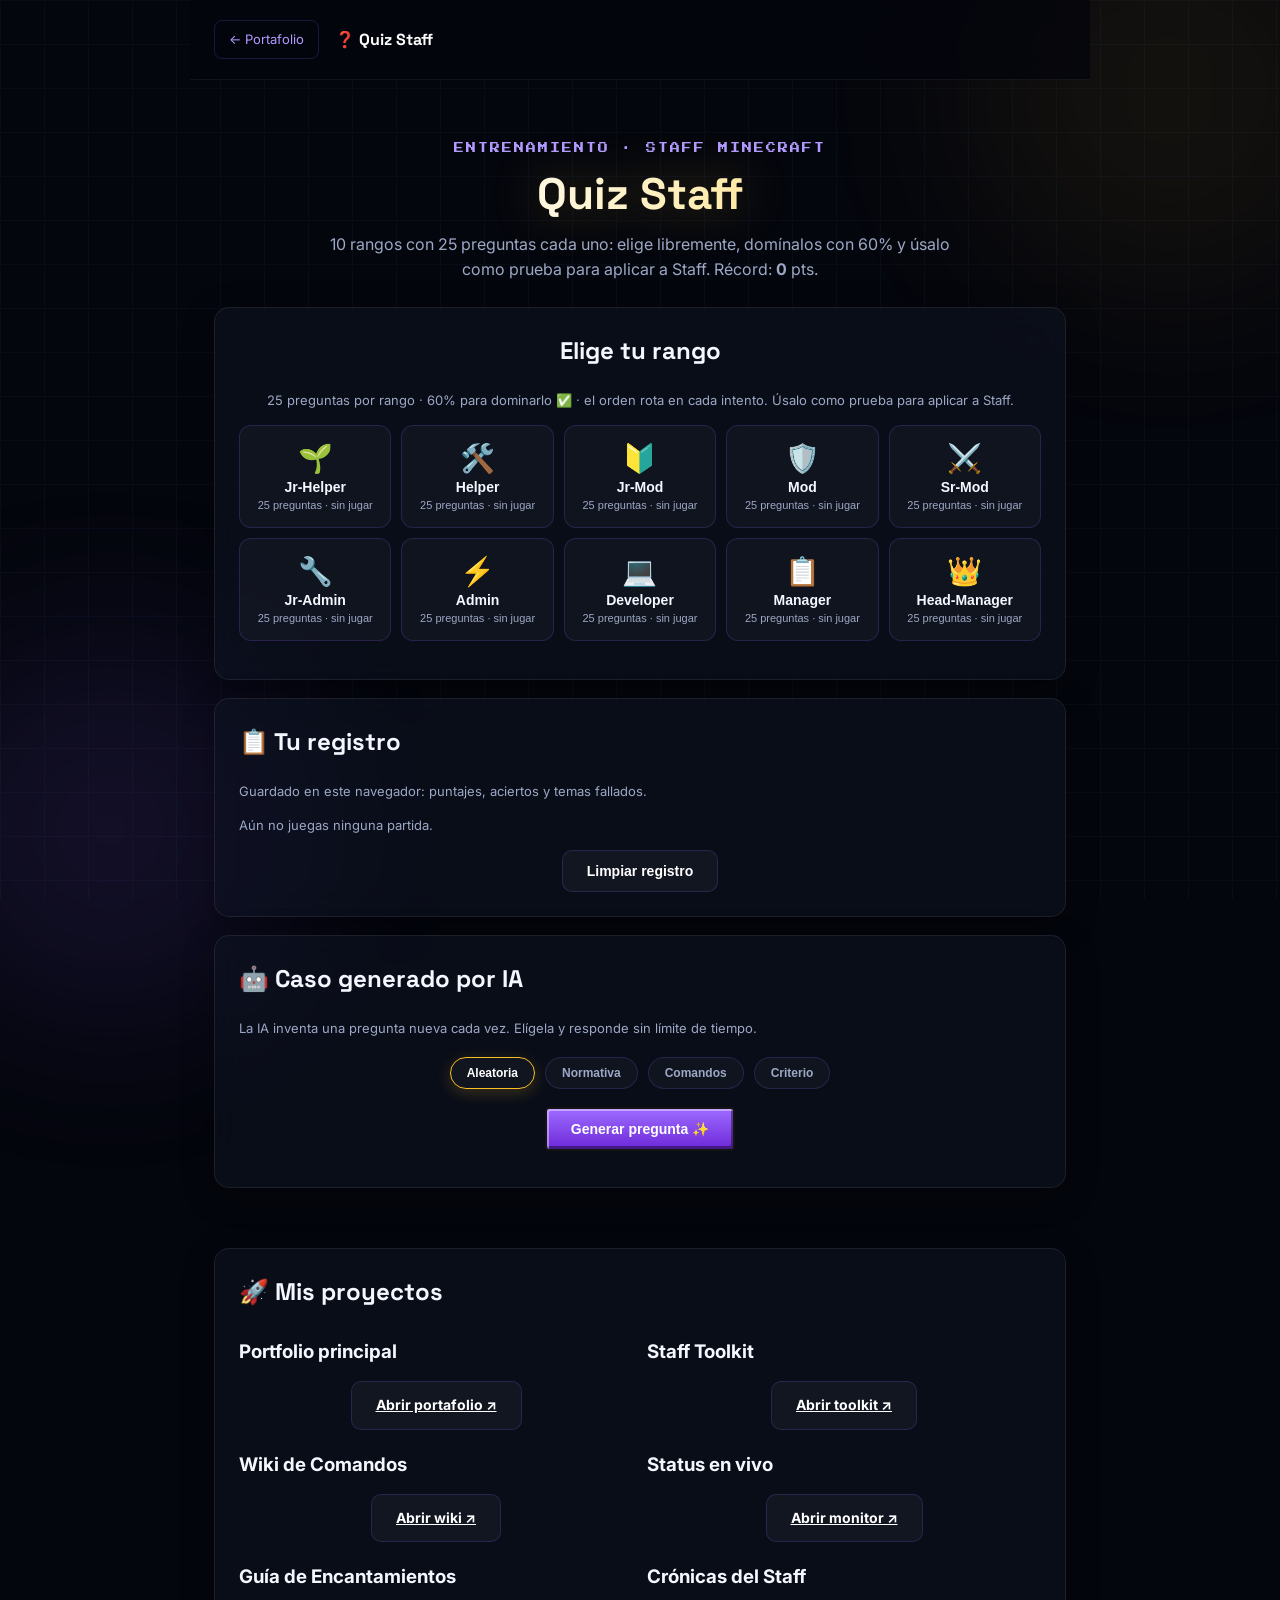
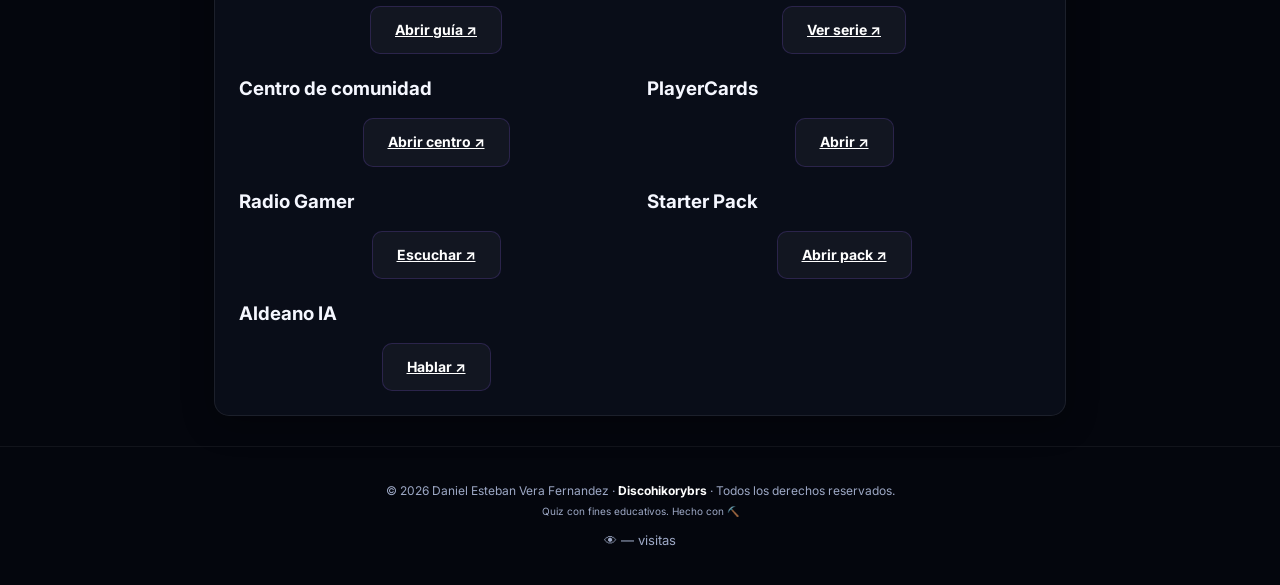
==== commit 9c254d0b: "feat: link Aldeano IA" ====
--- a/quiz-staff.html
+++ b/quiz-staff.html
@@ -136,6 +136,7 @@
       <div><h3 style="margin:6px 0">PlayerCards</h3><div class="rowbtns"><a class="btn" href="https://discohikory.github.io/PlayerCards/">Abrir ↗</a></div></div>
       <div><h3 style="margin:6px 0">Radio Gamer</h3><div class="rowbtns"><a class="btn" href="https://discohikory.github.io/Radio-Gamer/">Escuchar ↗</a></div></div>
       <div><h3 style="margin:6px 0">Starter Pack</h3><div class="rowbtns"><a class="btn" href="https://discohikory.github.io/Starter-Pack/">Abrir pack ↗</a></div></div>
+      <div><h3 style="margin:6px 0">Aldeano IA</h3><div class="rowbtns"><a class="btn" href="https://discohikory.github.io/Aldeano-IA/">Hablar ↗</a></div></div>
     </div>
   </div>
 </section>
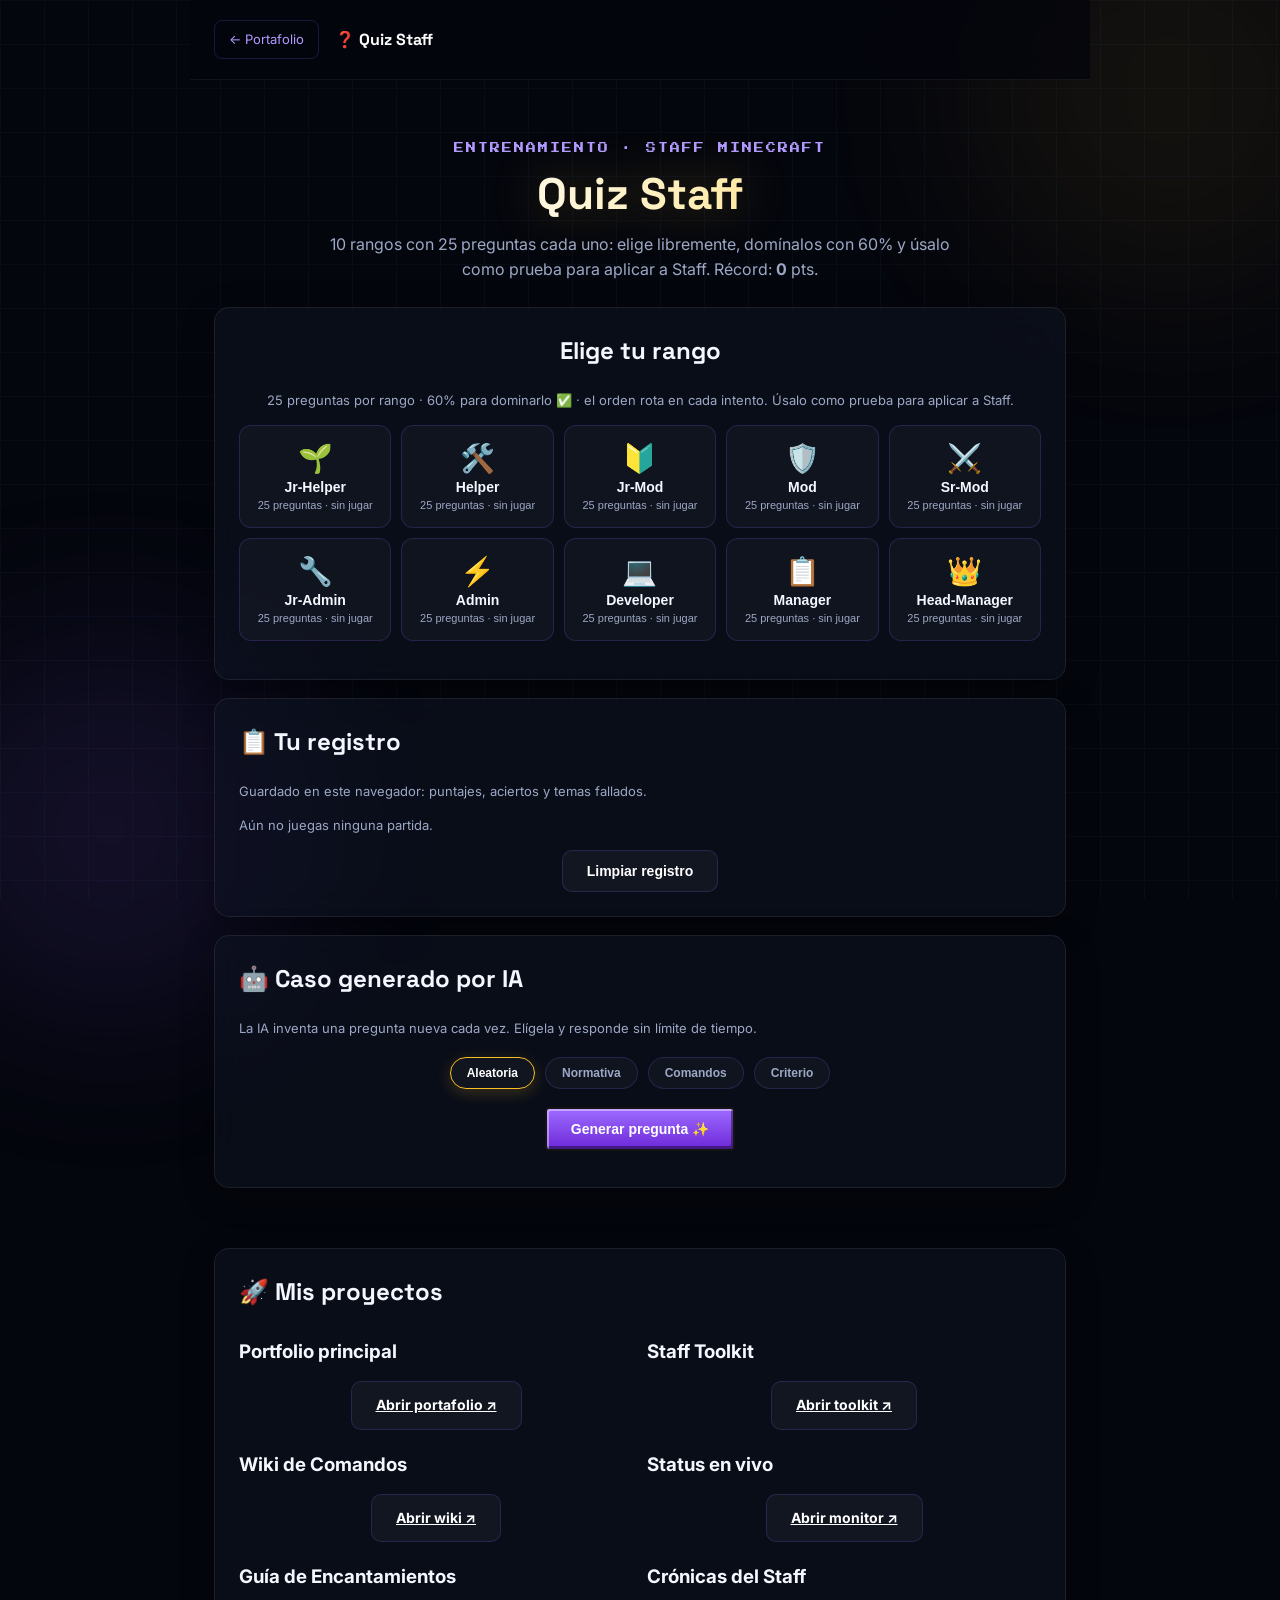
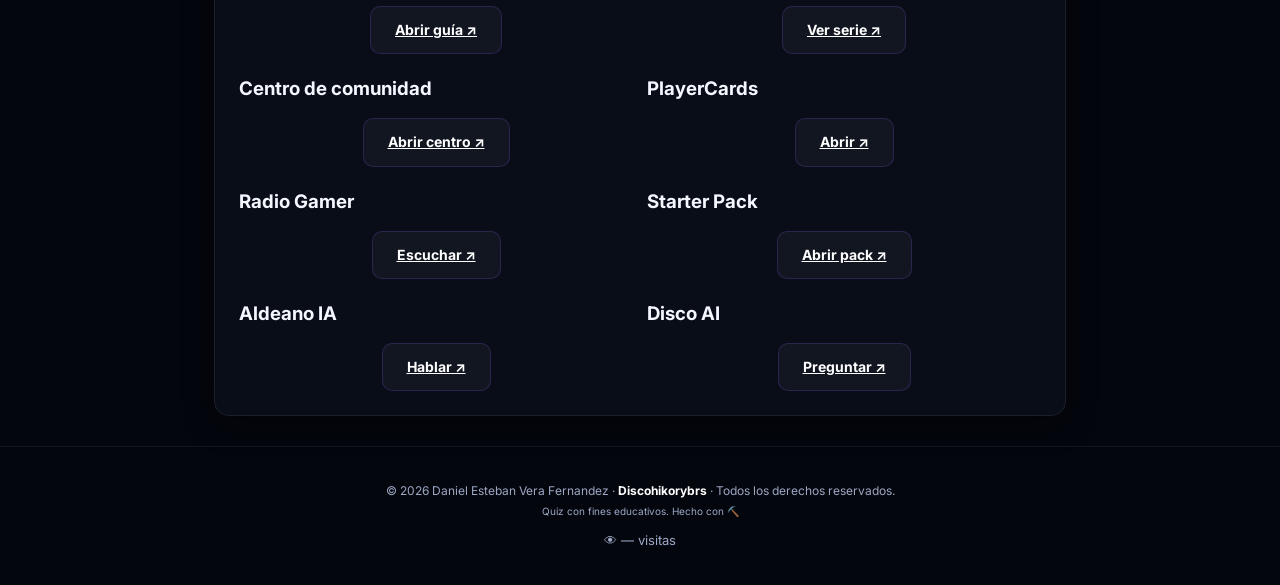
==== commit baf00786: "feat: link Disco AI" ====
--- a/quiz-staff.html
+++ b/quiz-staff.html
@@ -137,6 +137,7 @@
       <div><h3 style="margin:6px 0">Radio Gamer</h3><div class="rowbtns"><a class="btn" href="https://discohikory.github.io/Radio-Gamer/">Escuchar ↗</a></div></div>
       <div><h3 style="margin:6px 0">Starter Pack</h3><div class="rowbtns"><a class="btn" href="https://discohikory.github.io/Starter-Pack/">Abrir pack ↗</a></div></div>
       <div><h3 style="margin:6px 0">Aldeano IA</h3><div class="rowbtns"><a class="btn" href="https://discohikory.github.io/Aldeano-IA/">Hablar ↗</a></div></div>
+      <div><h3 style="margin:6px 0">Disco AI</h3><div class="rowbtns"><a class="btn" href="https://discohikory.github.io/Disco-AI/">Preguntar ↗</a></div></div>
     </div>
   </div>
 </section>
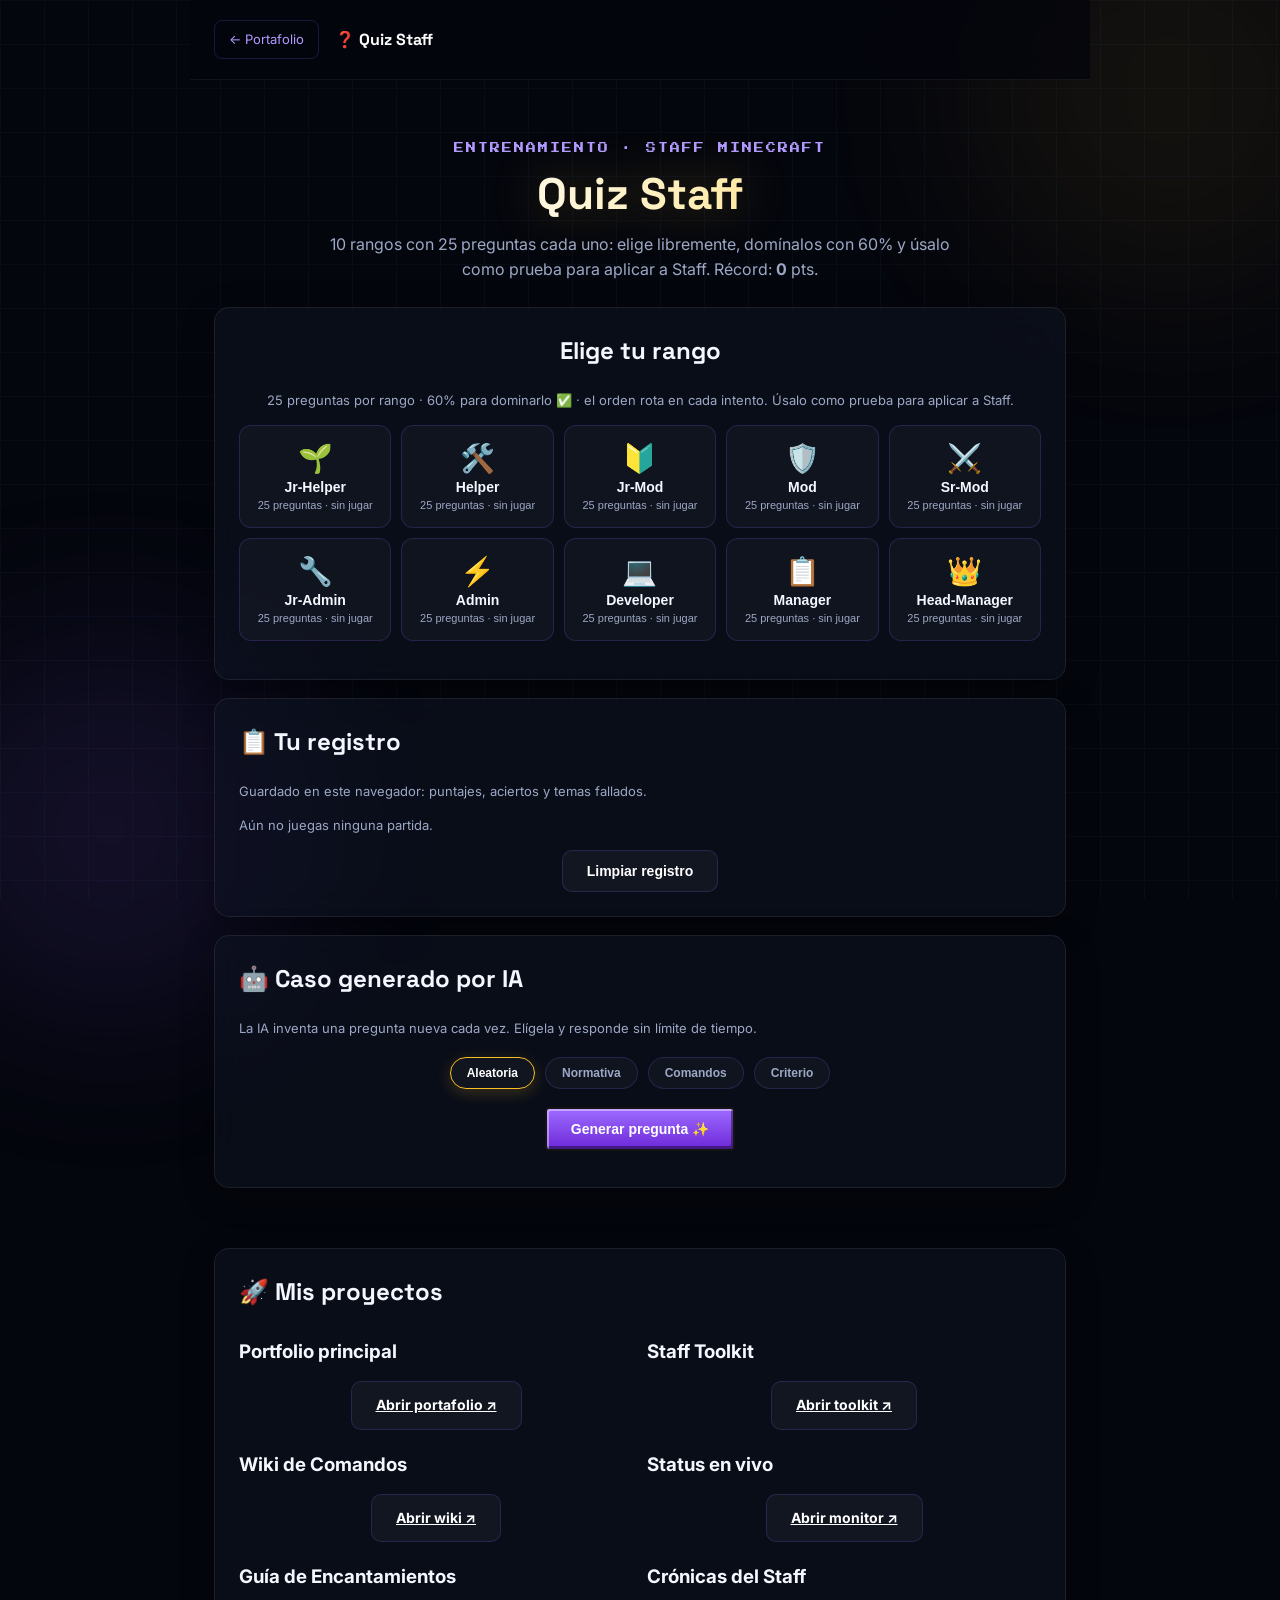
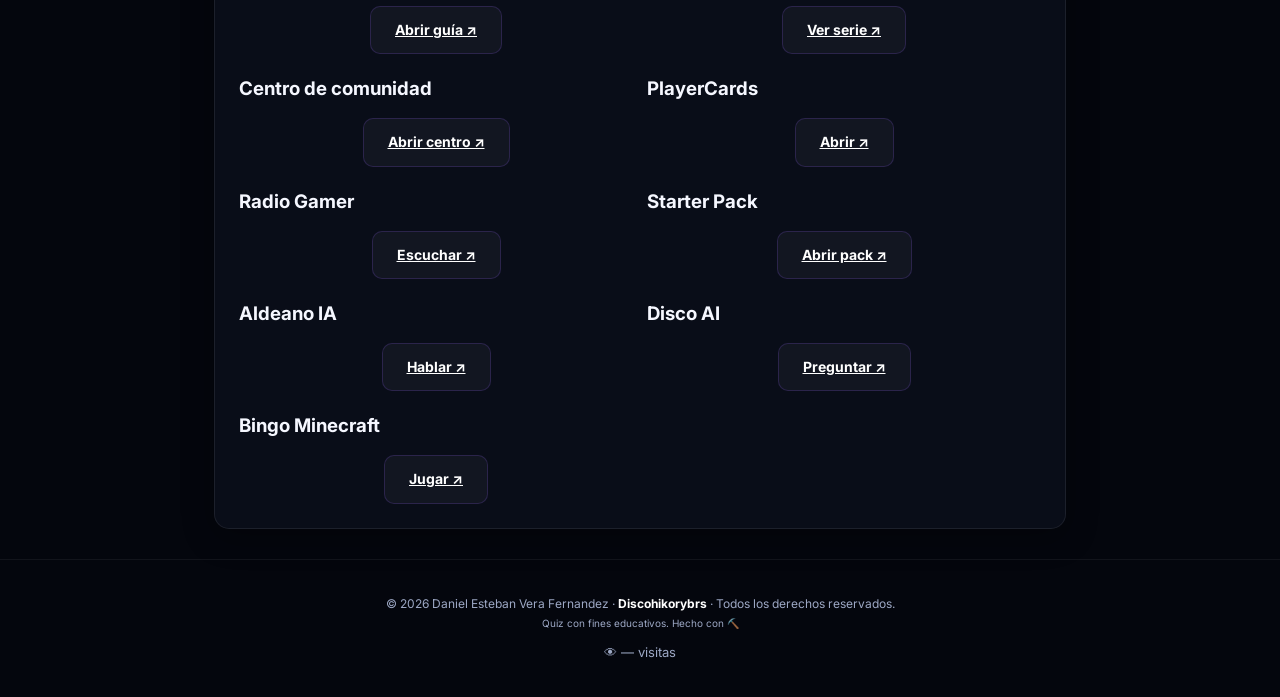
==== commit 12c276c7: "feat: favicon + link Bingo" ====
--- a/quiz-staff.html
+++ b/quiz-staff.html
@@ -3,6 +3,7 @@
 <head>
 <meta charset="utf-8">
 <meta name="viewport" content="width=device-width,initial-scale=1">
+<link rel="icon" href="data:image/svg+xml,<svg xmlns='http://www.w3.org/2000/svg' viewBox='0 0 100 100'><text y='.9em' font-size='90'>❓</text></svg>">
 <meta name="description" content="Quiz Staff: trivia para entrenar criterio de moderación en servidores Minecraft.">
 <title>Quiz Staff — Discohikorybrs</title>
 <link rel="preconnect" href="https://fonts.googleapis.com">
@@ -138,6 +139,7 @@
       <div><h3 style="margin:6px 0">Starter Pack</h3><div class="rowbtns"><a class="btn" href="https://discohikory.github.io/Starter-Pack/">Abrir pack ↗</a></div></div>
       <div><h3 style="margin:6px 0">Aldeano IA</h3><div class="rowbtns"><a class="btn" href="https://discohikory.github.io/Aldeano-IA/">Hablar ↗</a></div></div>
       <div><h3 style="margin:6px 0">Disco AI</h3><div class="rowbtns"><a class="btn" href="https://discohikory.github.io/Disco-AI/">Preguntar ↗</a></div></div>
+      <div><h3 style="margin:6px 0">Bingo Minecraft</h3><div class="rowbtns"><a class="btn" href="https://discohikory.github.io/Bingo-MC/">Jugar ↗</a></div></div>
     </div>
   </div>
 </section>
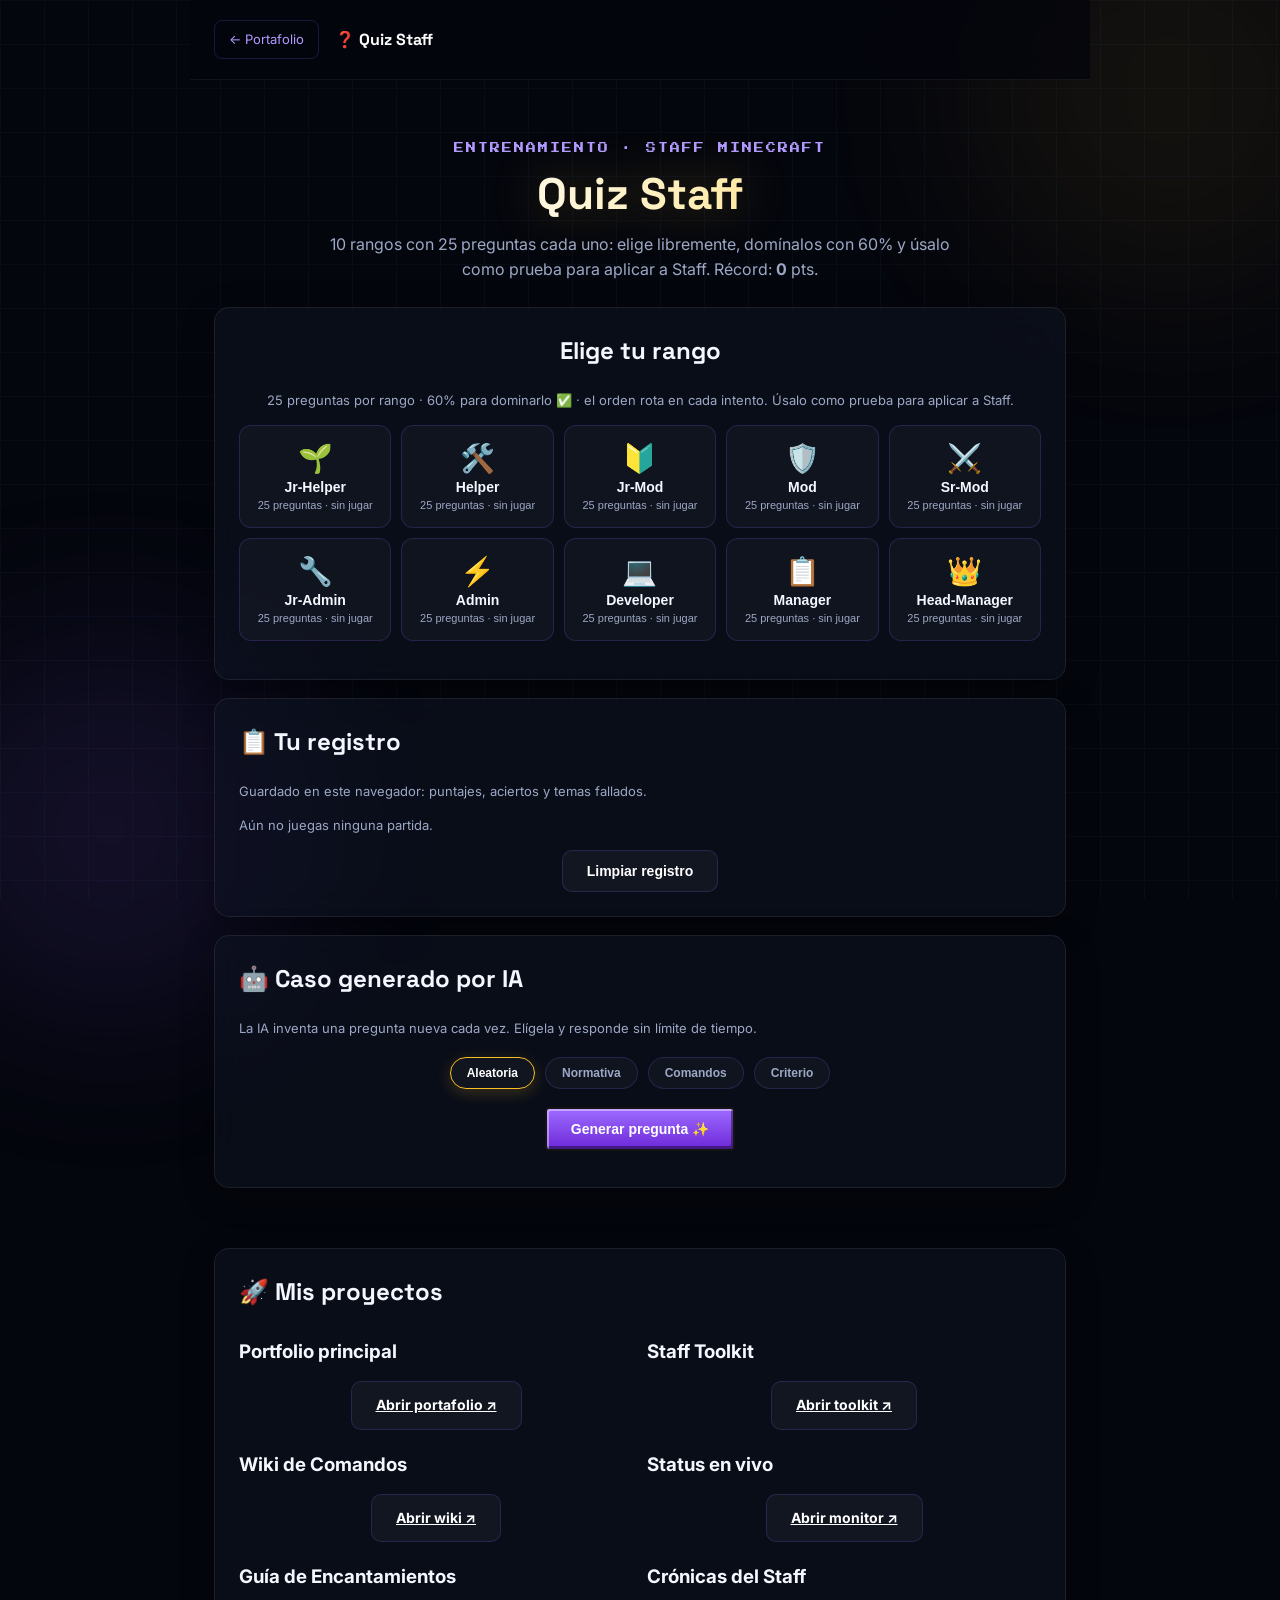
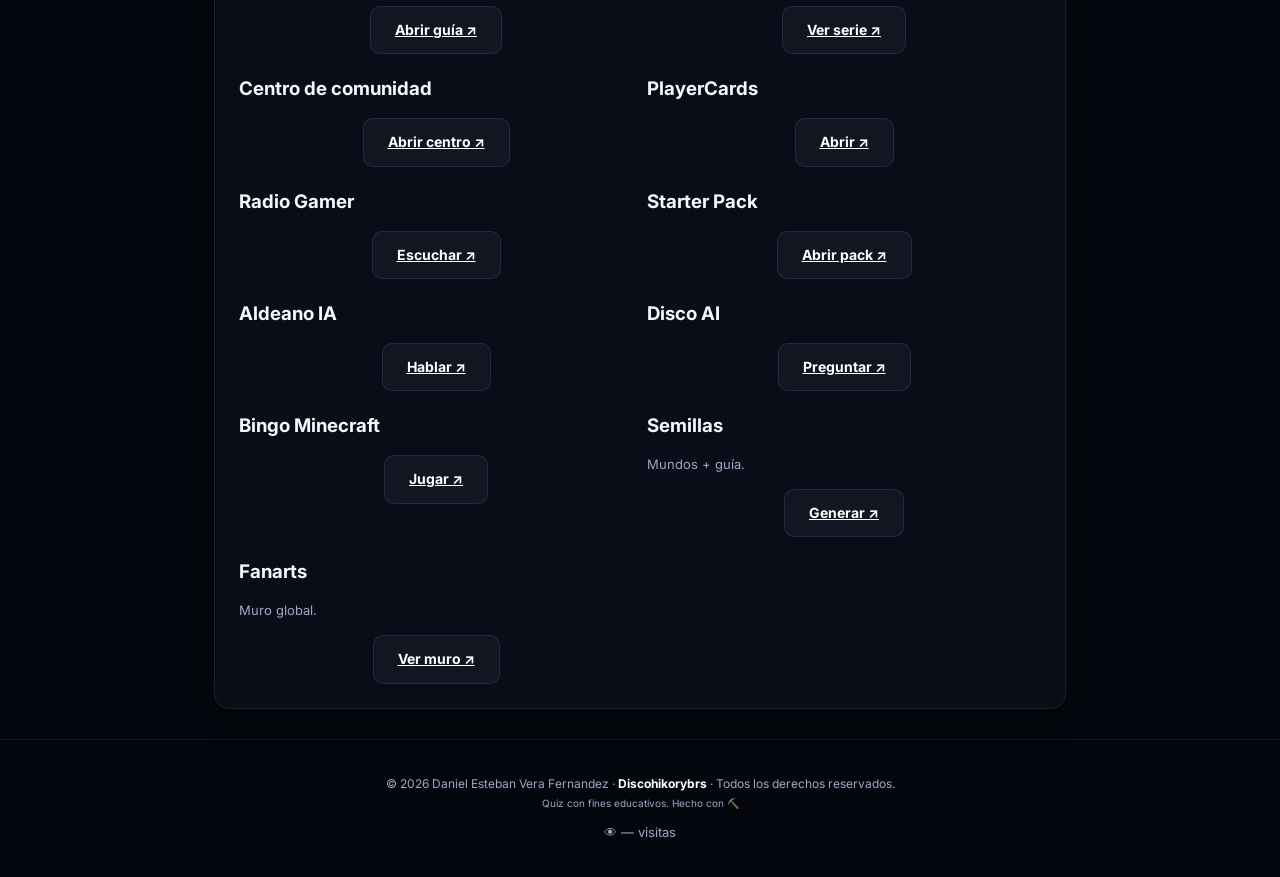
==== commit d70dff7d: "feat: links Semillas + Fanarts" ====
--- a/quiz-staff.html
+++ b/quiz-staff.html
@@ -2,6 +2,9 @@
 <html lang="es">
 <head>
 <meta charset="utf-8">
+<meta name="theme-color" content="#04060d">
+<link rel="dns-prefetch" href="https://fonts.gstatic.com">
+<link rel="preconnect" href="https://fonts.gstatic.com" crossorigin>
 <meta name="viewport" content="width=device-width,initial-scale=1">
 <link rel="icon" href="data:image/svg+xml,<svg xmlns='http://www.w3.org/2000/svg' viewBox='0 0 100 100'><text y='.9em' font-size='90'>❓</text></svg>">
 <meta name="description" content="Quiz Staff: trivia para entrenar criterio de moderación en servidores Minecraft.">
@@ -140,6 +143,8 @@
       <div><h3 style="margin:6px 0">Aldeano IA</h3><div class="rowbtns"><a class="btn" href="https://discohikory.github.io/Aldeano-IA/">Hablar ↗</a></div></div>
       <div><h3 style="margin:6px 0">Disco AI</h3><div class="rowbtns"><a class="btn" href="https://discohikory.github.io/Disco-AI/">Preguntar ↗</a></div></div>
       <div><h3 style="margin:6px 0">Bingo Minecraft</h3><div class="rowbtns"><a class="btn" href="https://discohikory.github.io/Bingo-MC/">Jugar ↗</a></div></div>
+      <div><h3 style="margin:6px 0">Semillas</h3><p class="muted">Mundos + guía.</p><div class="rowbtns"><a class="btn" href="https://discohikory.github.io/Semillas/">Generar ↗</a></div></div>
+      <div><h3 style="margin:6px 0">Fanarts</h3><p class="muted">Muro global.</p><div class="rowbtns"><a class="btn" href="https://discohikory.github.io/Fanarts/">Ver muro ↗</a></div></div>
     </div>
   </div>
 </section>
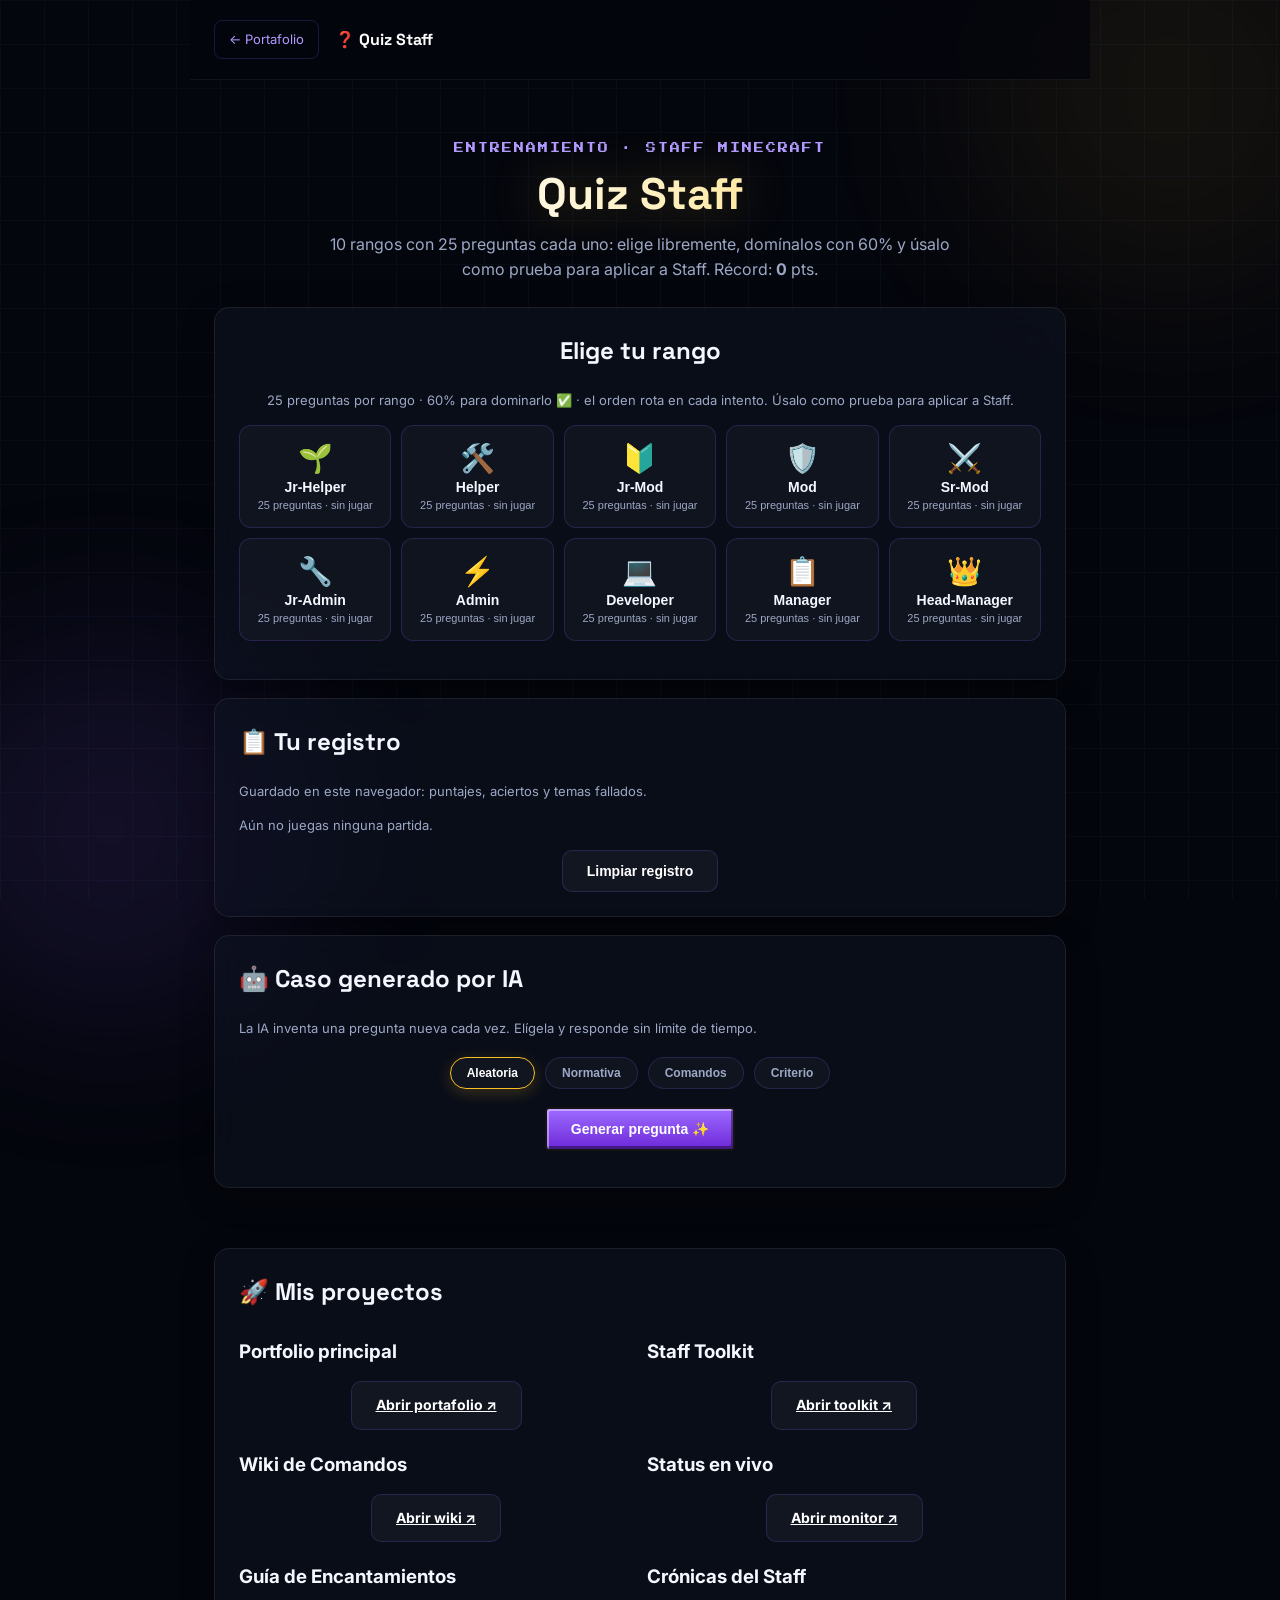
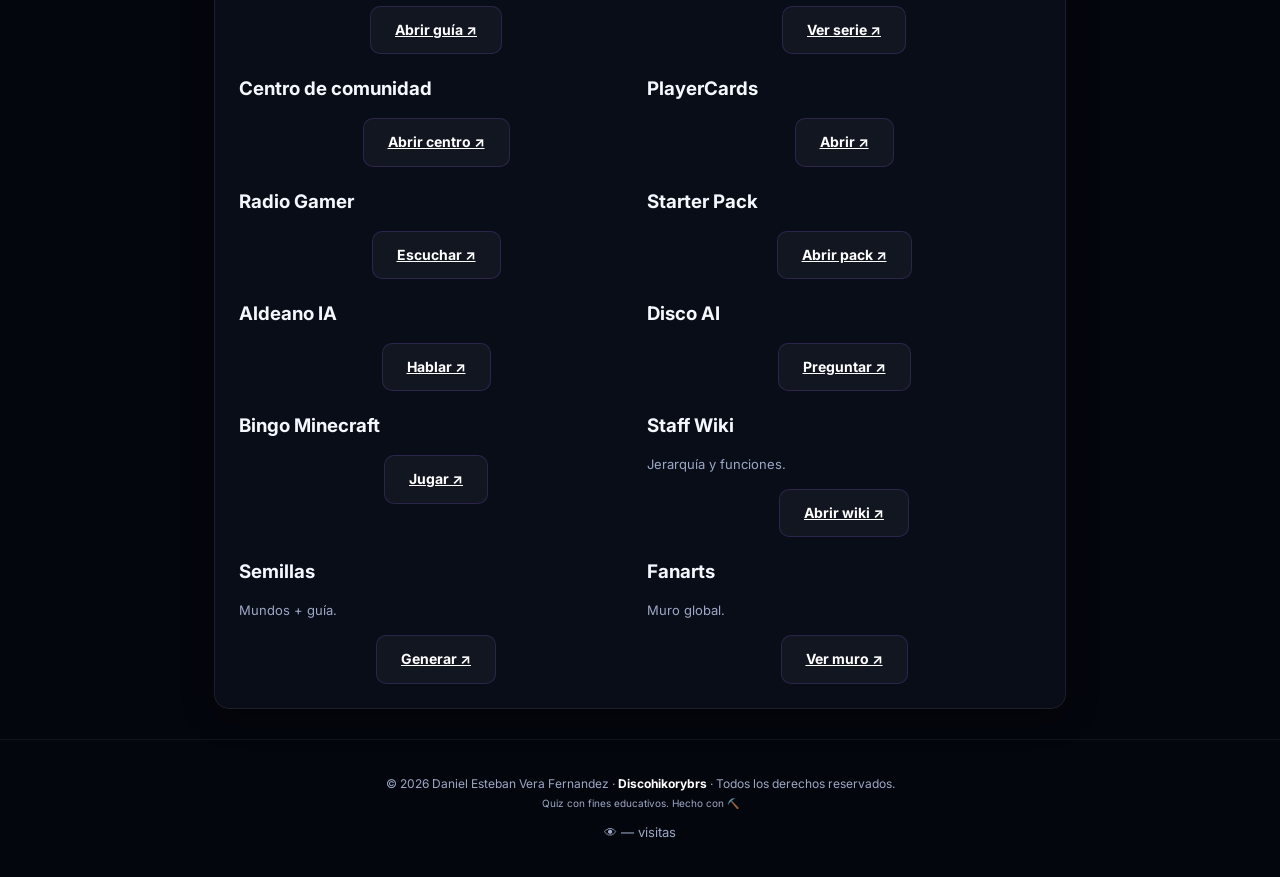
==== commit a068f6ae: "feat: link Staff Wiki" ====
--- a/quiz-staff.html
+++ b/quiz-staff.html
@@ -143,6 +143,7 @@
       <div><h3 style="margin:6px 0">Aldeano IA</h3><div class="rowbtns"><a class="btn" href="https://discohikory.github.io/Aldeano-IA/">Hablar ↗</a></div></div>
       <div><h3 style="margin:6px 0">Disco AI</h3><div class="rowbtns"><a class="btn" href="https://discohikory.github.io/Disco-AI/">Preguntar ↗</a></div></div>
       <div><h3 style="margin:6px 0">Bingo Minecraft</h3><div class="rowbtns"><a class="btn" href="https://discohikory.github.io/Bingo-MC/">Jugar ↗</a></div></div>
+      <div><h3 style="margin:6px 0">Staff Wiki</h3><p class="muted">Jerarquía y funciones.</p><div class="rowbtns"><a class="btn" href="https://discohikory.github.io/Staff-Wiki/">Abrir wiki ↗</a></div></div>
       <div><h3 style="margin:6px 0">Semillas</h3><p class="muted">Mundos + guía.</p><div class="rowbtns"><a class="btn" href="https://discohikory.github.io/Semillas/">Generar ↗</a></div></div>
       <div><h3 style="margin:6px 0">Fanarts</h3><p class="muted">Muro global.</p><div class="rowbtns"><a class="btn" href="https://discohikory.github.io/Fanarts/">Ver muro ↗</a></div></div>
     </div>
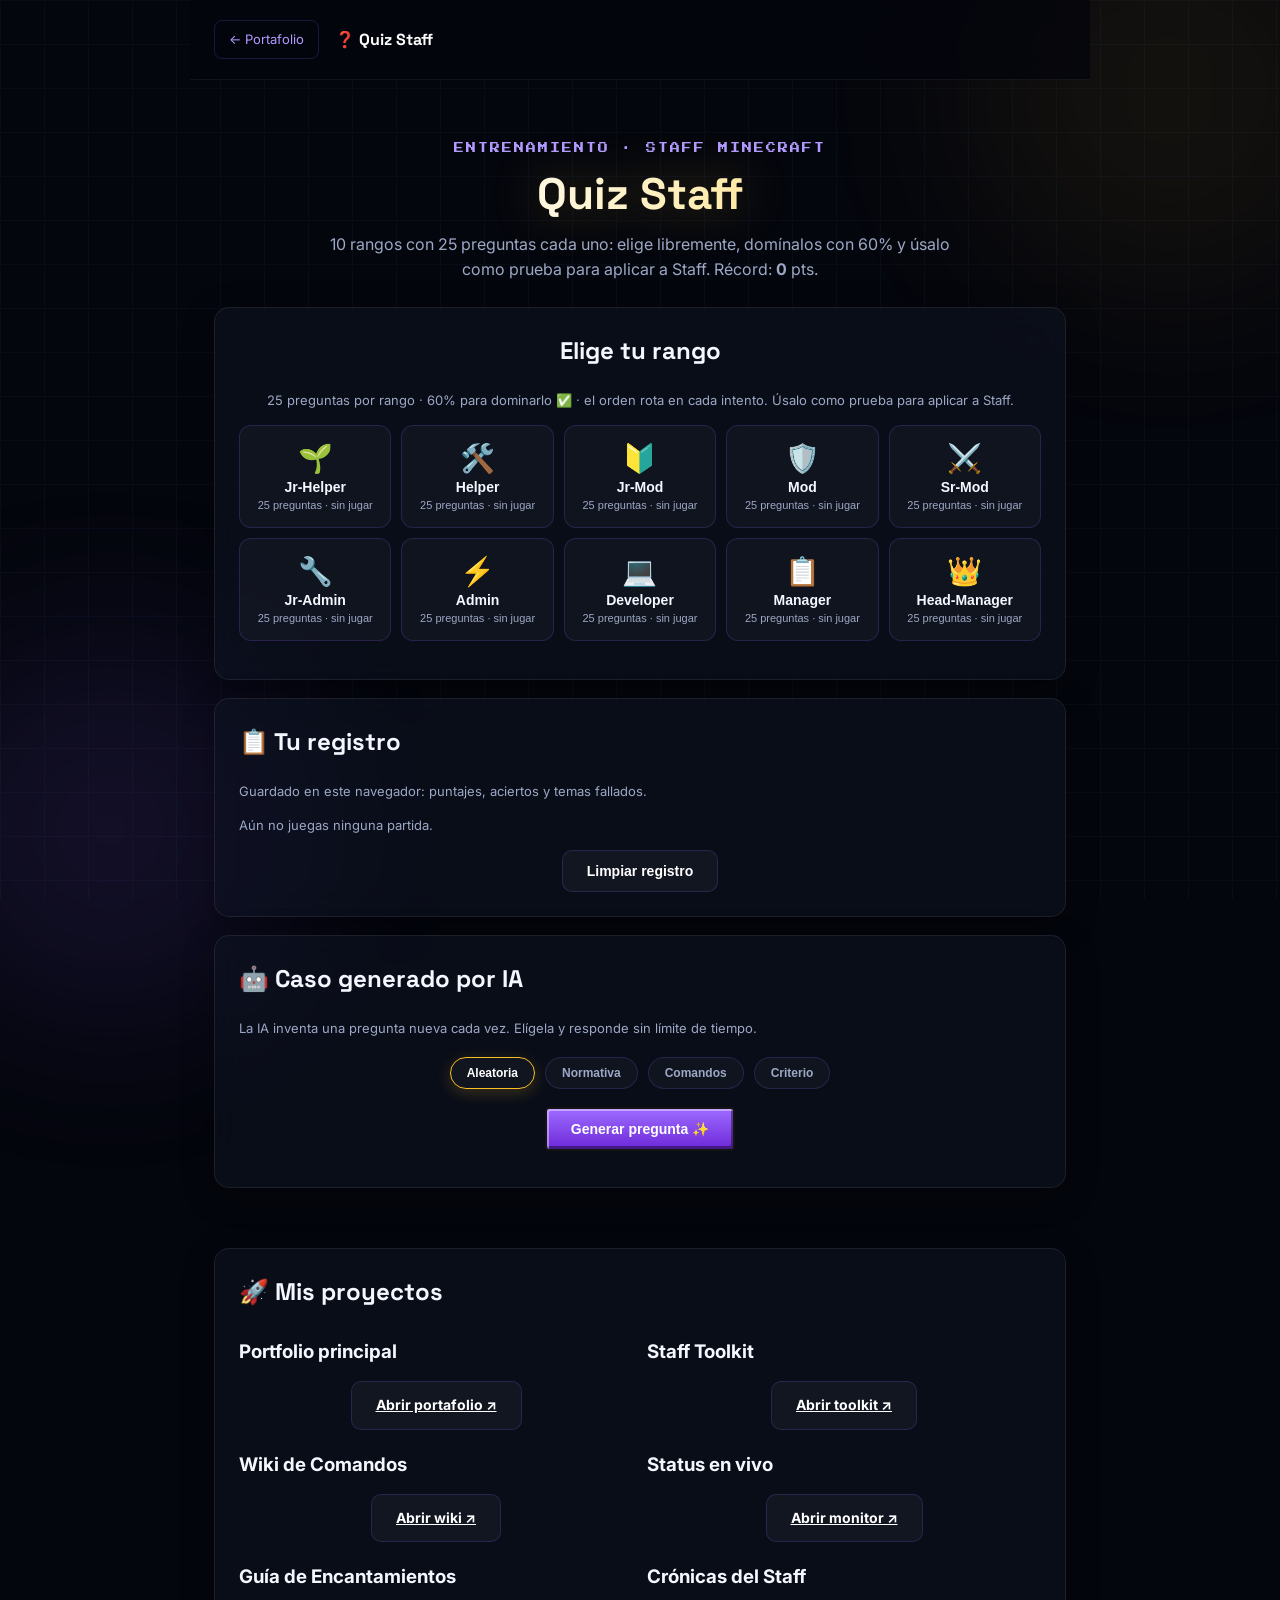
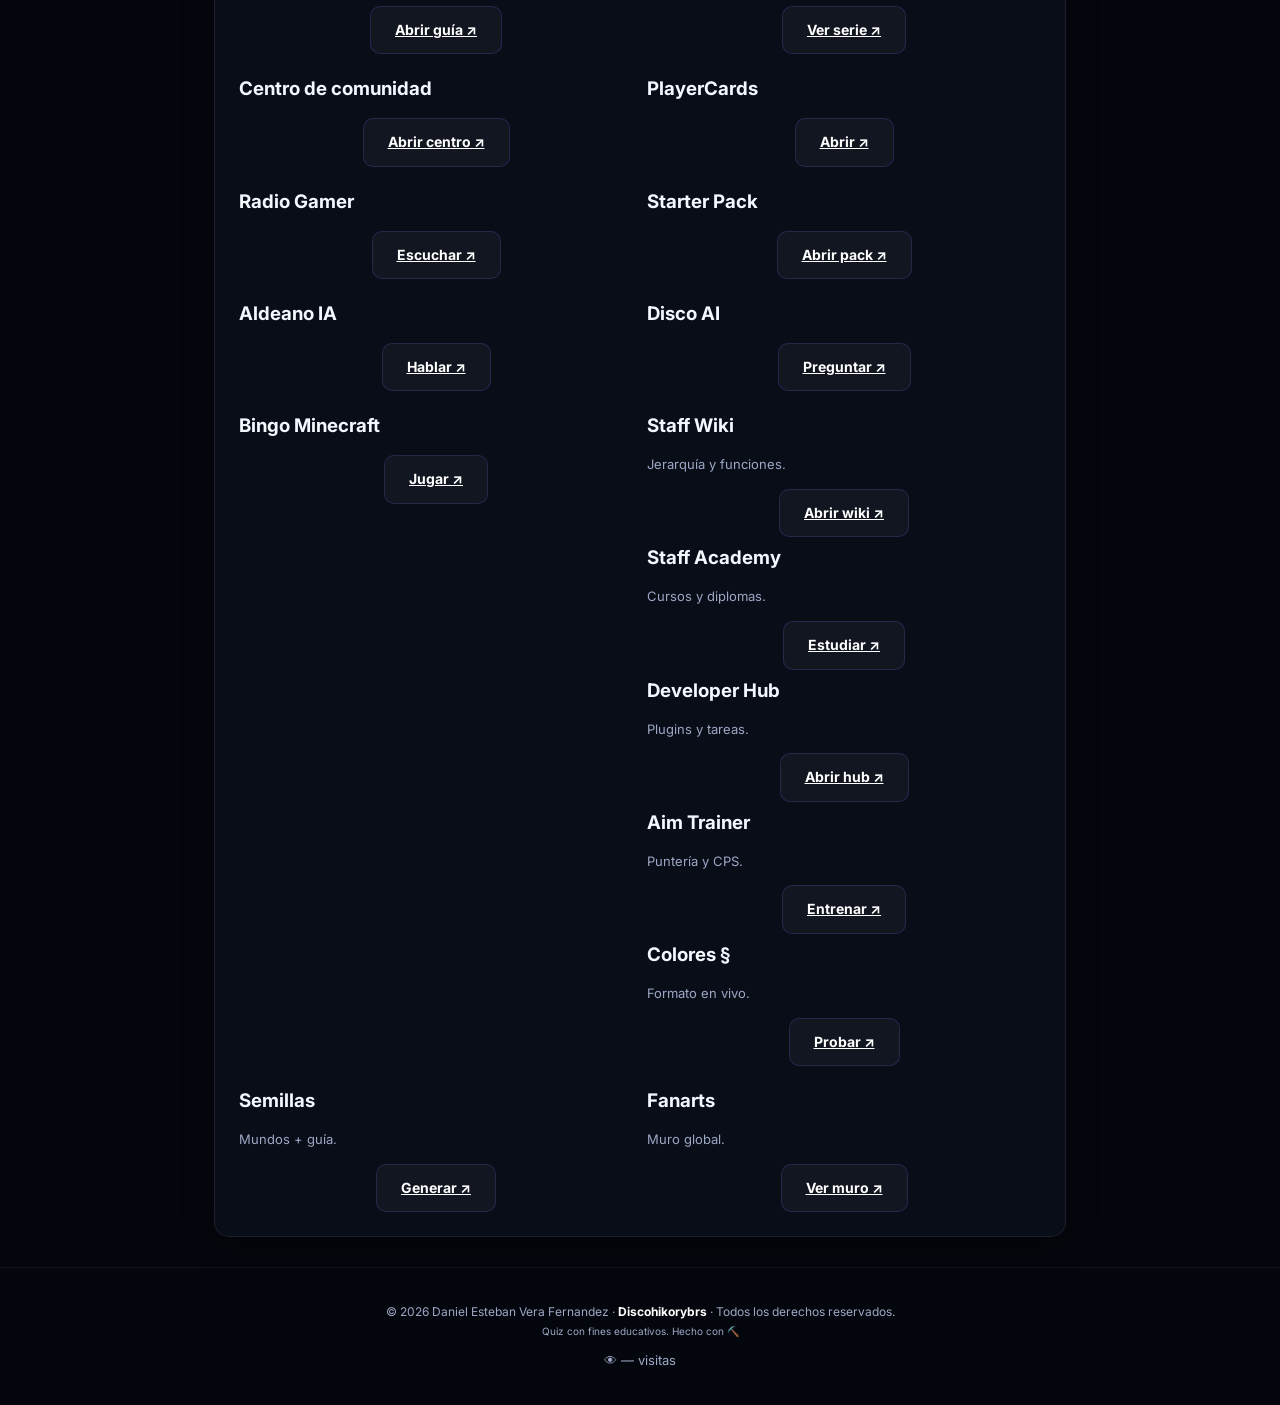
==== commit f54a589c: "feat: links Academy DevHub Aim Colores" ====
--- a/quiz-staff.html
+++ b/quiz-staff.html
@@ -6,7 +6,7 @@
 <link rel="dns-prefetch" href="https://fonts.gstatic.com">
 <link rel="preconnect" href="https://fonts.gstatic.com" crossorigin>
 <meta name="viewport" content="width=device-width,initial-scale=1">
-<link rel="icon" href="data:image/svg+xml,<svg xmlns='http://www.w3.org/2000/svg' viewBox='0 0 100 100'><text y='.9em' font-size='90'>❓</text></svg>">
+<link rel="icon" href="data:image/svg+xml,%3Csvg%20xmlns%3D%27http%3A%2F%2Fwww.w3.org%2F2000%2Fsvg%27%20viewBox%3D%270%200%2064%2064%27%3E%3Crect%20width%3D%2764%27%20height%3D%2764%27%20rx%3D%2714%27%20fill%3D%27%232b1a08%27%2F%3E%3Ctext%20x%3D%2732%27%20y%3D%2745%27%20font-size%3D%2738%27%20text-anchor%3D%27middle%27%20fill%3D%27%23fbbf24%27%20font-family%3D%27Verdana%2Csans-serif%27%20font-weight%3D%27bold%27%3E%3F%3C%2Ftext%3E%3C%2Fsvg%3E">
 <meta name="description" content="Quiz Staff: trivia para entrenar criterio de moderación en servidores Minecraft.">
 <title>Quiz Staff — Discohikorybrs</title>
 <link rel="preconnect" href="https://fonts.googleapis.com">
@@ -143,7 +143,11 @@
       <div><h3 style="margin:6px 0">Aldeano IA</h3><div class="rowbtns"><a class="btn" href="https://discohikory.github.io/Aldeano-IA/">Hablar ↗</a></div></div>
       <div><h3 style="margin:6px 0">Disco AI</h3><div class="rowbtns"><a class="btn" href="https://discohikory.github.io/Disco-AI/">Preguntar ↗</a></div></div>
       <div><h3 style="margin:6px 0">Bingo Minecraft</h3><div class="rowbtns"><a class="btn" href="https://discohikory.github.io/Bingo-MC/">Jugar ↗</a></div></div>
-      <div><h3 style="margin:6px 0">Staff Wiki</h3><p class="muted">Jerarquía y funciones.</p><div class="rowbtns"><a class="btn" href="https://discohikory.github.io/Staff-Wiki/">Abrir wiki ↗</a></div></div>
+      <div><h3 style="margin:6px 0">Staff Wiki</h3><p class="muted">Jerarquía y funciones.</p><div class="rowbtns"><a class="btn" href="https://discohikory.github.io/Staff-Wiki/">Abrir wiki ↗</a></div>
+      <div><h3 style="margin:6px 0">Staff Academy</h3><p class="muted">Cursos y diplomas.</p><div class="rowbtns"><a class="btn" href="https://discohikory.github.io/Staff-Academy/">Estudiar ↗</a></div></div>
+      <div><h3 style="margin:6px 0">Developer Hub</h3><p class="muted">Plugins y tareas.</p><div class="rowbtns"><a class="btn" href="https://discohikory.github.io/Developer-Hub/">Abrir hub ↗</a></div></div>
+      <div><h3 style="margin:6px 0">Aim Trainer</h3><p class="muted">Puntería y CPS.</p><div class="rowbtns"><a class="btn" href="https://discohikory.github.io/Aim-Trainer/">Entrenar ↗</a></div></div>
+      <div><h3 style="margin:6px 0">Colores §</h3><p class="muted">Formato en vivo.</p><div class="rowbtns"><a class="btn" href="https://discohikory.github.io/Colores-MC/">Probar ↗</a></div></div></div>
       <div><h3 style="margin:6px 0">Semillas</h3><p class="muted">Mundos + guía.</p><div class="rowbtns"><a class="btn" href="https://discohikory.github.io/Semillas/">Generar ↗</a></div></div>
       <div><h3 style="margin:6px 0">Fanarts</h3><p class="muted">Muro global.</p><div class="rowbtns"><a class="btn" href="https://discohikory.github.io/Fanarts/">Ver muro ↗</a></div></div>
     </div>
